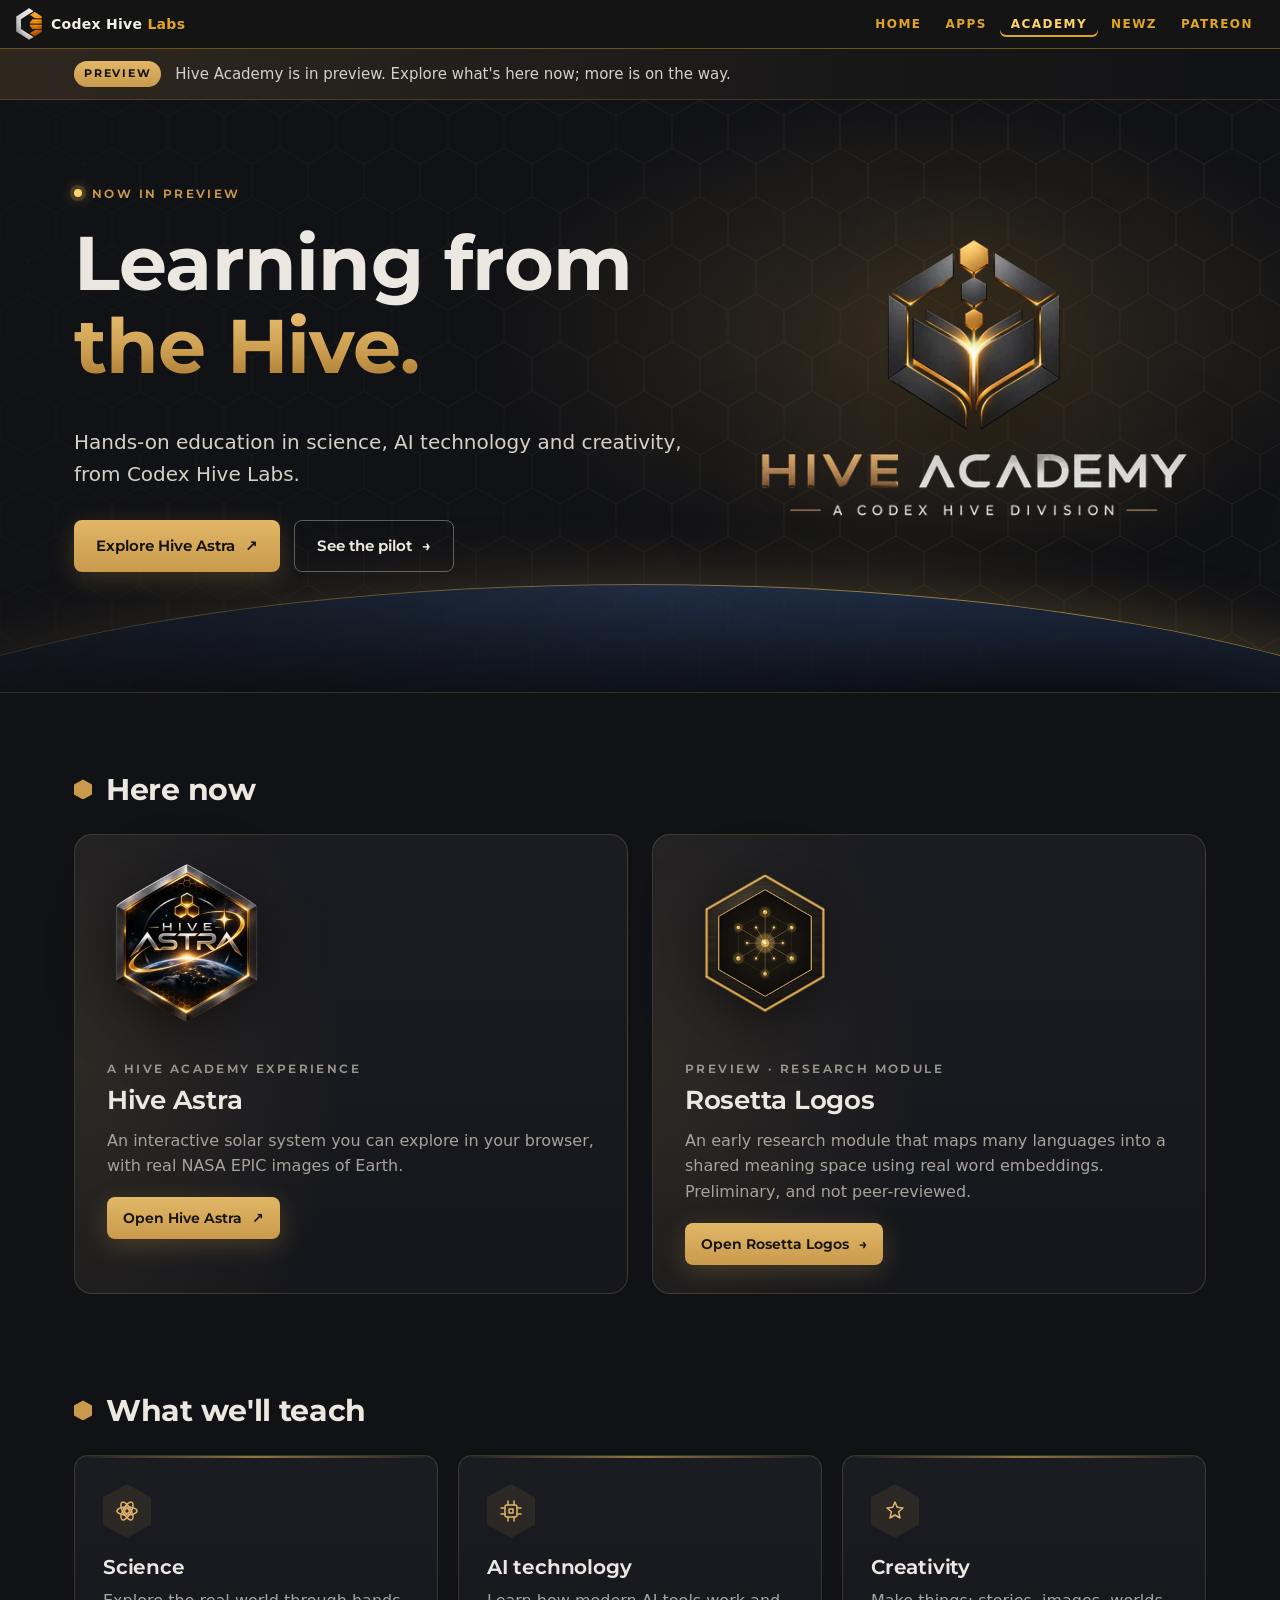
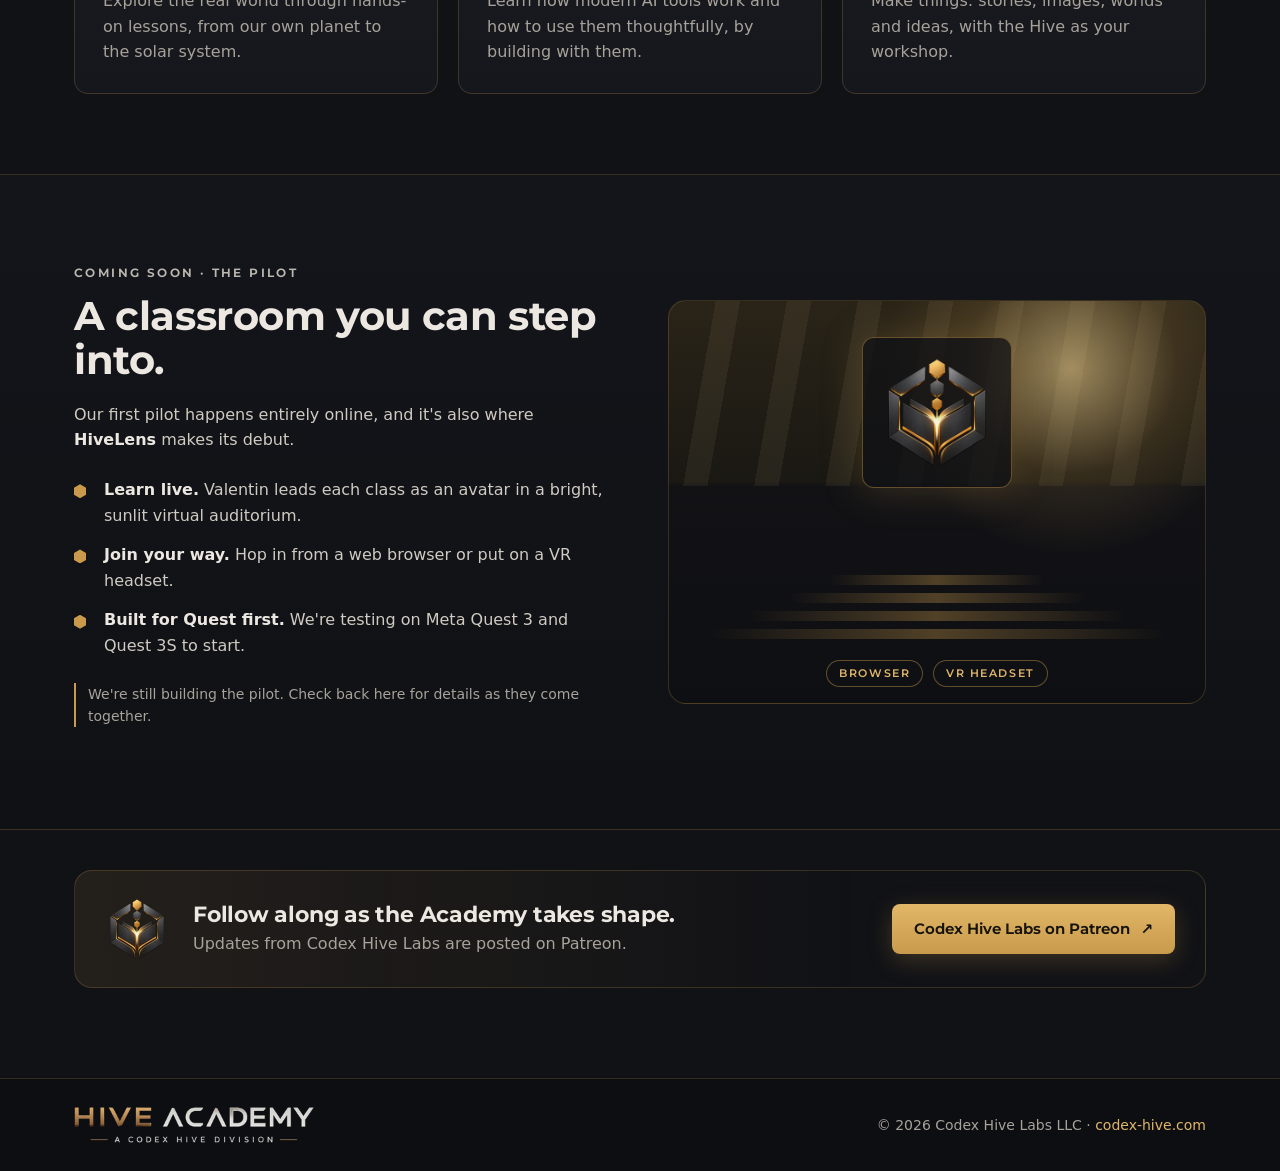
==== index.html @ 78811a93 "Add the Google Analytics tag (G-DW4D6JPPB4) so visits are counted with the main site" ====
<!doctype html>
<html lang="en">
<head>
<meta charset="utf-8">
<meta name="viewport" content="width=device-width, initial-scale=1, viewport-fit=cover">
<meta name="robots" content="noindex, nofollow">
<meta name="googlebot" content="noindex, nofollow">
<title>Hive Academy · A Codex Hive Division</title>
<meta name="description" content="Hive Academy: learning from the Hive. Hands-on education in science, AI technology and creativity. Now in preview from Codex Hive Labs.">
<meta name="theme-color" content="#111216">
<link rel="icon" href="/favicon.ico" sizes="any">
<link rel="icon" type="image/png" sizes="32x32" href="/assets/brand/favicon-32.png">
<link rel="apple-touch-icon" href="/assets/brand/apple-touch-icon.png">
<meta property="og:type" content="website">
<meta property="og:title" content="Hive Academy · A Codex Hive Division">
<meta property="og:description" content="Learning from the Hive: hands-on education in science, AI technology and creativity. Now in preview.">
<meta property="og:image" content="https://academy.codex-hive.com/assets/brand/og-image.jpg">
<meta property="og:image:width" content="1200">
<meta property="og:image:height" content="630">
<meta name="twitter:card" content="summary_large_image">
<link rel="preload" href="/assets/fonts/montserrat-var.woff2" as="font" type="font/woff2" crossorigin>
<link rel="stylesheet" href="/styles.css">
<script async src="https://www.googletagmanager.com/gtag/js?id=G-DW4D6JPPB4"></script>
<script>window.dataLayer=window.dataLayer||[];function gtag(){dataLayer.push(arguments);}gtag('js',new Date());gtag('config','G-DW4D6JPPB4');</script>
</head>
<body>
<!-- chl-lab-nav -->
<style>
:root{--chl-nav-h:calc(48px + env(safe-area-inset-top,0px))}
#chl-lab-nav,#chl-lab-nav *{box-sizing:border-box}
#chl-lab-nav{
  position:sticky;top:0;z-index:40;
  background:#141414;
  border-bottom:1px solid rgba(224,165,38,.42);
  color:#e9e6df;
  font-family:system-ui,-apple-system,"Segoe UI",Roboto,Helvetica,Arial,sans-serif;
  -webkit-text-size-adjust:100%;
  padding-top:env(safe-area-inset-top,0px);
}
#chl-lab-nav .chl-lab-nav__bar{
  height:48px;display:flex;align-items:center;gap:12px;
  padding:0 16px;max-width:1600px;margin:0 auto;position:relative;
}
#chl-lab-nav a.chl-lab-nav__brand{
  display:flex;align-items:center;gap:9px;min-width:0;
  color:#f3f0ea;text-decoration:none;flex:0 1 auto;
}
#chl-lab-nav a.chl-lab-nav__brand:hover{color:#fff}
#chl-lab-nav a.chl-lab-nav__brand picture,#chl-lab-nav a.chl-lab-nav__brand img{display:block;flex-shrink:0}#chl-lab-nav a.chl-lab-nav__brand img{width:auto;height:32px}
#chl-lab-nav .chl-lab-nav__name{
  font-size:14px;font-weight:700;letter-spacing:.02em;line-height:1.15;
  white-space:nowrap;overflow:hidden;text-overflow:ellipsis;
}
#chl-lab-nav .chl-lab-nav__labs{color:#e0a526;font-weight:700}
#chl-lab-nav .chl-lab-nav__check{
  position:absolute;width:1px;height:1px;padding:0;margin:-1px;
  overflow:hidden;clip:rect(0,0,0,0);white-space:nowrap;border:0;
}
#chl-lab-nav .chl-lab-nav__toggle{
  display:none;flex:0 0 auto;cursor:pointer;margin-left:auto;
  width:40px;height:40px;place-items:center;
  border:1px solid rgba(224,165,38,.4);border-radius:8px;color:#e0a526;background:transparent;
}
#chl-lab-nav .chl-lab-nav__toggle::after{content:"☰";font-size:20px;line-height:1}
#chl-lab-nav .chl-lab-nav__check:checked + .chl-lab-nav__toggle::after{content:"✕";font-size:18px}
#chl-lab-nav .chl-lab-nav__links{display:flex;align-items:center;gap:2px;margin-left:auto}
#chl-lab-nav .chl-lab-nav__links a{
  display:inline-flex;align-items:center;color:#e0a526;text-decoration:none;
  font-size:12px;font-weight:650;letter-spacing:.12em;text-transform:uppercase;
  padding:7px 11px;border-radius:6px;line-height:1;white-space:nowrap;
}
#chl-lab-nav .chl-lab-nav__links a:hover{color:#ffd36b;background:rgba(224,165,38,.08)}
#chl-lab-nav .chl-lab-nav__links a[aria-current="page"]{
  color:#ffd36b;box-shadow:inset 0 -2px 0 #e0a526;
}
#chl-lab-nav .chl-lab-nav__sr{position:absolute;width:1px;height:1px;padding:0;margin:-1px;overflow:hidden;clip:rect(0,0,0,0);white-space:nowrap;border:0}
#chl-lab-nav a:focus-visible,#chl-lab-nav .chl-lab-nav__toggle:focus-visible,
#chl-lab-nav .chl-lab-nav__check:focus-visible + .chl-lab-nav__toggle{
  outline:2px solid #e0a526;outline-offset:2px;
}
@media (max-width:700px){
  #chl-lab-nav .chl-lab-nav__bar{padding:0 12px}
  #chl-lab-nav .chl-lab-nav__toggle{display:grid}
  #chl-lab-nav .chl-lab-nav__links{
    display:none;position:absolute;top:100%;right:0;left:auto;margin-left:0;
    min-width:min(220px,calc(100vw - 24px));
    flex-direction:column;align-items:stretch;gap:0;
    background:#141414;border:1px solid rgba(224,165,38,.42);
    border-radius:0 0 10px 10px;padding:8px 0;box-shadow:0 12px 28px rgba(0,0,0,.45);
  }
  #chl-lab-nav .chl-lab-nav__check:checked ~ .chl-lab-nav__links{display:flex}
  #chl-lab-nav .chl-lab-nav__links a{padding:12px 16px;border-radius:0}
  #chl-lab-nav .chl-lab-nav__links a[aria-current="page"]{box-shadow:inset 3px 0 0 #e0a526}
}
</style>
<nav id="chl-lab-nav" aria-label="Codex Hive Labs">
  <div class="chl-lab-nav__bar">
    <a class="chl-lab-nav__brand" href="https://codex-hive.com">
      <picture><source type="image/webp" srcset="/chl-assets/codex-hive-mark-1x.webp 1x, /chl-assets/codex-hive-mark-2x.webp 2x, /chl-assets/codex-hive-mark-3x.webp 3x"><img src="/chl-assets/codex-hive-mark-1x.png" srcset="/chl-assets/codex-hive-mark-1x.png 1x, /chl-assets/codex-hive-mark-2x.png 2x, /chl-assets/codex-hive-mark-3x.png 3x" width="26" height="32" alt="Codex Hive" decoding="async"></picture>
      <span class="chl-lab-nav__name">Codex Hive <span class="chl-lab-nav__labs">Labs</span></span>
    </a>
    <input type="checkbox" id="chl-lab-nav-toggle" class="chl-lab-nav__check" autocomplete="off">
    <label class="chl-lab-nav__toggle" for="chl-lab-nav-toggle"><span class="chl-lab-nav__sr">Open Codex Hive Labs menu</span></label>
    <div class="chl-lab-nav__links">
      <a href="https://codex-hive.com">Home</a>
      <a href="https://codex-hive.com/apps-1">Apps</a>
      <a href="/" aria-current="page">Academy</a>
      <a href="https://newz.codex-hive.com">Newz</a>
      <a href="https://www.patreon.com/c/Codex_Hive_Labs" target="_blank" rel="noopener noreferrer">Patreon</a>
    </div>
  </div>
</nav>
<!-- /chl-lab-nav -->

<aside class="preview-banner" role="status">
  <div class="wrap preview-banner__inner">
    <span class="preview-banner__badge">Preview</span>
    <p>Hive Academy is in preview. Explore what's here now; more is on the way.</p>
  </div>
</aside>

<main>
  <section class="hero" aria-labelledby="hero-title">
    <div class="hero__bg" aria-hidden="true"></div>
    <div class="wrap hero__inner">
      <div class="hero__copy">
        <p class="eyebrow"><span class="dot" aria-hidden="true"></span>Now in preview</p>
        <h1 id="hero-title">Learning from <span class="gold">the Hive.</span></h1>
        <p class="lede">Hands-on education in science, AI technology and creativity, from Codex Hive Labs.</p>
        <div class="cta">
          <a class="btn btn--gold" href="https://astra.codex-hive.com" target="_blank" rel="noopener">Explore Hive Astra <span aria-hidden="true">↗</span></a>
          <a class="btn btn--ghost" href="#pilot">See the pilot <span aria-hidden="true">→</span></a>
        </div>
      </div>
      <div class="hero__mark">
        <picture>
          <source type="image/webp" srcset="/assets/brand/academy-lockup-dark-480.webp 480w, /assets/brand/academy-lockup-dark-960.webp 960w" sizes="(max-width: 700px) 78vw, 440px">
          <img src="/assets/brand/academy-lockup-dark-960.png" width="960" height="633" alt="Hive Academy, a Codex Hive division" fetchpriority="high">
        </picture>
      </div>
    </div>
  </section>

  <section class="experience wrap" aria-labelledby="exp-title">
    <h2 id="exp-title" class="section-title"><span class="hex" aria-hidden="true"></span>Here now</h2>
    <div class="experience-grid">
    <a class="astra" href="https://astra.codex-hive.com" target="_blank" rel="noopener">
      <img class="astra__emblem" src="/assets/img/hive-astra-emblem-240.webp" srcset="/assets/img/hive-astra-emblem-240.webp 1x, /assets/img/hive-astra-emblem-480.webp 2x" width="240" height="240" alt="Hive Astra emblem" loading="eager">
      <div class="astra__body">
        <p class="eyebrow eyebrow--muted">A Hive Academy experience</p>
        <h3>Hive Astra</h3>
        <p>An interactive solar system you can explore in your browser, with real NASA EPIC images of Earth.</p>
        <span class="btn btn--gold btn--sm">Open Hive Astra <span aria-hidden="true">↗</span></span>
      </div>
    </a>
    <a class="astra" href="/modules/rosetta-logos/">
      <img class="astra__emblem" src="/assets/img/rosetta-logos-emblem-240.webp" srcset="/assets/img/rosetta-logos-emblem-240.webp 1x, /assets/img/rosetta-logos-emblem-480.webp 2x" width="240" height="240" alt="Rosetta Logos emblem" loading="eager">
      <div class="astra__body">
        <p class="eyebrow eyebrow--muted">Preview · Research module</p>
        <h3>Rosetta Logos</h3>
        <p>An early research module that maps many languages into a shared meaning space using real word embeddings. Preliminary, and not peer-reviewed.</p>
        <span class="btn btn--gold btn--sm">Open Rosetta Logos <span aria-hidden="true">→</span></span>
      </div>
    </a>
    </div>
  </section>

  <section class="pillars wrap" aria-labelledby="pillars-title">
    <h2 id="pillars-title" class="section-title"><span class="hex" aria-hidden="true"></span>What we'll teach</h2>
    <div class="grid3">
      <article class="card">
        <div class="card__icon" aria-hidden="true"><svg viewBox="0 0 24 24"><circle cx="12" cy="12" r="2.4"/><ellipse cx="12" cy="12" rx="10" ry="4"/><ellipse cx="12" cy="12" rx="10" ry="4" transform="rotate(60 12 12)"/><ellipse cx="12" cy="12" rx="10" ry="4" transform="rotate(120 12 12)"/></svg></div>
        <h3>Science</h3>
        <p>Explore the real world through hands-on lessons, from our own planet to the solar system.</p>
      </article>
      <article class="card">
        <div class="card__icon" aria-hidden="true"><svg viewBox="0 0 24 24"><rect x="6" y="6" width="12" height="12" rx="2"/><path d="M9 2v4M15 2v4M9 18v4M15 18v4M2 9h4M2 15h4M18 9h4M18 15h4"/><path d="M10 10h4v4h-4z"/></svg></div>
        <h3>AI technology</h3>
        <p>Learn how modern AI tools work and how to use them thoughtfully, by building with them.</p>
      </article>
      <article class="card">
        <div class="card__icon" aria-hidden="true"><svg viewBox="0 0 24 24"><path d="M12 3l2.2 5.3L20 9l-4.4 3.8L17 19l-5-3-5 3 1.4-6.2L4 9l5.8-.7z"/></svg></div>
        <h3>Creativity</h3>
        <p>Make things: stories, images, worlds and ideas, with the Hive as your workshop.</p>
      </article>
    </div>
  </section>

  <section id="pilot" class="pilot" aria-labelledby="pilot-title">
    <div class="wrap pilot__inner">
      <div class="pilot__copy">
        <p class="eyebrow eyebrow--muted">Coming soon · The pilot</p>
        <h2 id="pilot-title">A classroom you can step into.</h2>
        <p>Our first pilot happens entirely online, and it's also where <strong>HiveLens</strong> makes its debut.</p>
        <ul class="ticks">
          <li><strong>Learn live.</strong> Valentin leads each class as an avatar in a bright, sunlit virtual auditorium.</li>
          <li><strong>Join your way.</strong> Hop in from a web browser or put on a VR headset.</li>
          <li><strong>Built for Quest first.</strong> We're testing on Meta Quest 3 and Quest 3S to start.</li>
        </ul>
        <p class="note">We're still building the pilot. Check back here for details as they come together.</p>
      </div>
      <div class="pilot__visual" aria-hidden="true">
        <div class="stage">
          <div class="stage__sun"></div>
          <div class="stage__wall"><img src="/assets/brand/academy-icon-256.webp" width="256" height="256" alt=""></div>
          <div class="stage__rows"><span></span><span></span><span></span><span></span></div>
          <div class="stage__devices"><span>Browser</span><span>VR headset</span></div>
        </div>
      </div>
    </div>
  </section>

  <section class="follow wrap" aria-labelledby="follow-title">
    <div class="follow__box">
      <img src="/assets/brand/academy-icon-128.webp" width="64" height="64" alt="" aria-hidden="true">
      <div>
        <h2 id="follow-title">Follow along as the Academy takes shape.</h2>
        <p>Updates from Codex Hive Labs are posted on Patreon.</p>
      </div>
      <a class="btn btn--gold" href="https://www.patreon.com/c/Codex_Hive_Labs" target="_blank" rel="noopener noreferrer">Codex Hive Labs on Patreon <span aria-hidden="true">↗</span></a>
    </div>
  </section>
</main>

<footer class="foot">
  <div class="wrap foot__inner">
    <div class="foot__brand">
      <img src="/assets/brand/academy-wordmark-dark-360.webp" width="240" height="35" alt="Hive Academy, a Codex Hive division" loading="eager">
    </div>
    <p>© 2026 Codex Hive Labs LLC · <a href="https://codex-hive.com">codex-hive.com</a></p>
  </div>
</footer>
</body>
</html>
---- styles.css ----
@font-face{font-family:"Montserrat";src:url(/assets/fonts/montserrat-var.woff2) format("woff2");font-weight:100 900;font-display:swap}
:root{
  --bg:#111216;--bg2:#16171c;--panel:#1b1c22;--line:rgba(201,154,75,.22);
  --gold:#c99a4b;--gold2:#e0b56a;--goldhi:#ffd36b;--text:#ece8e1;--muted:#a7a29a;
  --head:"Montserrat",system-ui,-apple-system,"Segoe UI",Roboto,Arial,sans-serif;
  --body:system-ui,-apple-system,"Segoe UI",Roboto,Helvetica,Arial,sans-serif;
}
*{box-sizing:border-box}
html{scroll-behavior:smooth;-webkit-text-size-adjust:100%}
body{margin:0;background:var(--bg);color:var(--text);font:16px/1.6 var(--body);-webkit-font-smoothing:antialiased}
img{max-width:100%;height:auto;display:block}
a{color:var(--gold2)}
.wrap{max-width:1180px;margin:0 auto;padding:0 24px}
.gold{color:var(--gold);background:linear-gradient(180deg,#f0c77a,#c99a4b 60%,#9b6f2c);-webkit-background-clip:text;background-clip:text;-webkit-text-fill-color:transparent}
h1,h2,h3{font-family:var(--head);line-height:1.1;margin:0 0 .5em;letter-spacing:-.01em}
h1{font-size:clamp(40px,6.2vw,76px);font-weight:700}
h2{font-size:clamp(26px,3.4vw,40px);font-weight:700}
h3{font-size:20px;font-weight:650}
.eyebrow{font-family:var(--head);font-size:12px;font-weight:650;letter-spacing:.2em;text-transform:uppercase;color:var(--gold);margin:0 0 18px;display:flex;align-items:center;gap:10px}
.eyebrow--muted{color:var(--gold);opacity:.9;margin-bottom:12px}
.dot{width:8px;height:8px;border-radius:50%;background:var(--goldhi);box-shadow:0 0 0 4px rgba(255,211,107,.15),0 0 14px var(--gold);animation:pulse 2.4s ease-in-out infinite}
@keyframes pulse{50%{box-shadow:0 0 0 7px rgba(255,211,107,.05),0 0 20px var(--gold)}}
.btn{display:inline-flex;align-items:center;gap:10px;font-family:var(--head);font-weight:650;font-size:15px;text-decoration:none;padding:13px 22px;border-radius:8px;transition:.2s}
.btn--gold{background:linear-gradient(180deg,#e2b768,#c99a4b);color:#16130d;box-shadow:0 6px 24px rgba(201,154,75,.25)}
.btn--gold:hover{filter:brightness(1.08);transform:translateY(-1px)}
.btn--ghost{border:1px solid rgba(236,232,225,.35);color:var(--text)}
.btn--ghost:hover{border-color:var(--gold);color:var(--goldhi)}
.btn--sm{padding:10px 16px;font-size:14px}
:focus-visible{outline:2px solid var(--goldhi);outline-offset:3px}


/* preview banner */
.preview-banner{
  border-bottom:1px solid var(--line);
  background:linear-gradient(90deg,rgba(201,154,75,.16),rgba(201,154,75,.05) 60%,transparent);
}
.preview-banner__inner{display:flex;align-items:center;gap:14px;padding-top:12px;padding-bottom:12px}
.preview-banner__badge{
  font-family:var(--head);font-size:11px;font-weight:700;letter-spacing:.16em;text-transform:uppercase;
  background:linear-gradient(180deg,#e2b768,#c99a4b);color:#16130d;
  padding:4px 10px;border-radius:999px;flex:none
}
.preview-banner p{margin:0;color:#d6d1c8;font-size:15px}

/* hero */
.hero{position:relative;overflow:hidden;border-bottom:1px solid var(--line)}
.hero__bg{position:absolute;inset:0;pointer-events:none;
  background:
   radial-gradient(60% 70% at 72% 40%,rgba(201,154,75,.20),transparent 60%),
   radial-gradient(120% 60% at 50% 125%,rgba(58,90,140,.35),transparent 60%),
   url("data:image/svg+xml,%3Csvg xmlns='http://www.w3.org/2000/svg' width='56' height='97' viewBox='0 0 56 97'%3E%3Cpath d='M28 0l28 16v32L28 64 0 48V16zM28 64v33M0 48l-28 16M56 48l28 16' fill='none' stroke='%23c99a4b' stroke-opacity='.10'/%3E%3C/svg%3E");
  background-size:auto,auto,56px 97px;
  -webkit-mask-image:linear-gradient(90deg,rgba(0,0,0,.35),#000 70%);mask-image:linear-gradient(90deg,rgba(0,0,0,.35),#000 70%)}
.hero__bg::after{content:"";position:absolute;left:-20%;right:-20%;bottom:-62%;height:80%;border-radius:50%;
  border-top:1px solid rgba(255,211,107,.55);box-shadow:0 -10px 60px rgba(201,154,75,.25),inset 0 30px 80px rgba(58,90,140,.25);
  background:radial-gradient(60% 40% at 50% 0%,rgba(40,60,95,.55),#0b0c10 70%)}
.hero__inner{position:relative;display:grid;grid-template-columns:1.15fr .85fr;gap:40px;align-items:center;padding-top:84px;padding-bottom:120px}
.lede{font-size:clamp(17px,1.6vw,20px);color:#d6d1c8;max-width:34em;margin:0 0 30px}
.cta{display:flex;flex-wrap:wrap;gap:14px}
.hero__mark{justify-self:center;width:min(440px,100%);filter:drop-shadow(0 20px 50px rgba(0,0,0,.6)) drop-shadow(0 0 40px rgba(201,154,75,.18))}

/* sections */
section{scroll-margin-top:64px}
.section-title{display:flex;align-items:center;gap:14px;font-size:clamp(22px,2.6vw,30px);margin-bottom:28px}
.hex{width:18px;height:20px;flex:none;background:var(--gold);clip-path:polygon(50% 0,100% 25%,100% 75%,50% 100%,0 75%,0 25%)}
.pillars{padding-top:80px;padding-bottom:80px}
.grid3{display:grid;grid-template-columns:repeat(3,1fr);gap:20px}
.card{background:linear-gradient(180deg,var(--panel),var(--bg2));border:1px solid var(--line);border-radius:14px;padding:28px;position:relative;overflow:hidden}
.card::before{content:"";position:absolute;inset:0 0 auto;height:2px;background:linear-gradient(90deg,transparent,var(--gold),transparent);opacity:.7}
.card p{color:var(--muted);margin:0}
.card__icon{width:48px;height:54px;display:grid;place-items:center;margin-bottom:18px;background:rgba(201,154,75,.10);clip-path:polygon(50% 0,100% 25%,100% 75%,50% 100%,0 75%,0 25%)}
.card__icon svg{width:24px;height:24px;fill:none;stroke:var(--gold2);stroke-width:1.5;stroke-linejoin:round;stroke-linecap:round}

.pilot{background:linear-gradient(180deg,#14151a,#101115);border-top:1px solid var(--line);border-bottom:1px solid var(--line)}
.pilot__inner{display:grid;grid-template-columns:1fr 1fr;gap:56px;align-items:center;padding-top:88px;padding-bottom:88px}
.pilot__copy p{color:#d0cbc2}
.ticks{list-style:none;padding:0;margin:24px 0}
.ticks li{position:relative;padding-left:30px;margin:0 0 14px;color:#d0cbc2}
.ticks li::before{content:"";position:absolute;left:0;top:.45em;width:12px;height:14px;background:var(--gold);clip-path:polygon(50% 0,100% 25%,100% 75%,50% 100%,0 75%,0 25%)}
.ticks strong,.pilot__copy strong{color:var(--text)}
.note{font-size:14px;color:var(--muted)!important;border-left:2px solid var(--gold);padding-left:12px}
.stage{position:relative;aspect-ratio:4/3;border-radius:18px;overflow:hidden;border:1px solid var(--line);
  background:linear-gradient(180deg,#2a2418 0%,#1a1813 45%,#121215 46%,#0e0f12 100%)}
.stage__sun{position:absolute;inset:-30% -10% auto auto;width:70%;aspect-ratio:1;border-radius:50%;background:radial-gradient(circle,rgba(255,222,150,.55),rgba(201,154,75,.15) 40%,transparent 70%)}
.stage::before{content:"";position:absolute;inset:0 0 54% 0;background:repeating-linear-gradient(100deg,transparent 0 46px,rgba(255,226,170,.06) 46px 70px)}
.stage__wall{position:absolute;left:50%;top:9%;transform:translateX(-50%);width:28%;padding:3%;border-radius:12px;background:rgba(17,18,22,.75);border:1px solid rgba(201,154,75,.45);box-shadow:0 0 40px rgba(201,154,75,.25)}
.stage__rows{position:absolute;left:0;right:0;bottom:16%;display:grid;gap:8px;justify-items:center}
.stage__rows span{height:10px;border-radius:6px;background:linear-gradient(90deg,transparent,rgba(201,154,75,.35),transparent)}
.stage__rows span:nth-child(1){width:40%}.stage__rows span:nth-child(2){width:55%}.stage__rows span:nth-child(3){width:70%}.stage__rows span:nth-child(4){width:85%}
.stage__devices{position:absolute;left:0;right:0;bottom:4%;display:flex;justify-content:center;gap:10px}
.stage__devices span{font:600 11px/1 var(--head);letter-spacing:.14em;text-transform:uppercase;color:var(--gold2);border:1px solid rgba(201,154,75,.45);border-radius:999px;padding:7px 12px;background:rgba(17,18,22,.7)}

.experience{padding-top:80px;padding-bottom:40px}
.astra{display:grid;grid-template-columns:200px 1fr;gap:36px;align-items:center;text-decoration:none;color:inherit;
  border:1px solid var(--line);border-radius:18px;padding:28px 32px;background:
  radial-gradient(80% 140% at 0% 50%,rgba(201,154,75,.12),transparent 60%),linear-gradient(180deg,var(--panel),var(--bg2));transition:.25s}
.astra:hover{border-color:rgba(201,154,75,.6);transform:translateY(-2px);box-shadow:0 18px 50px rgba(0,0,0,.4)}
.astra__emblem{width:200px;filter:drop-shadow(0 10px 30px rgba(0,0,0,.5))}
.astra h3{font-size:30px}
.astra p{color:var(--muted);margin:0 0 18px}
.astra .eyebrow{margin-bottom:8px}

.follow{padding-top:40px;padding-bottom:90px}
.follow__box{display:flex;align-items:center;gap:24px;border:1px solid var(--line);border-radius:18px;padding:26px 30px;background:linear-gradient(90deg,rgba(201,154,75,.10),transparent 70%)}
.follow__box img{width:64px;flex:none}
.follow__box h2{font-size:22px;margin:0 0 4px}
.follow__box p{margin:0;color:var(--muted)}
.follow__box .btn{margin-left:auto;flex:none}

.foot{border-top:1px solid var(--line);background:#0d0e11}
.foot__inner{display:flex;align-items:center;justify-content:space-between;gap:20px;padding-top:28px;padding-bottom:calc(28px + env(safe-area-inset-bottom,0px))}
.foot__brand img{width:240px}
.foot p{margin:0;color:var(--muted);font-size:14px}
.foot a{color:var(--gold2);text-decoration:none}

/* two featured experiences side by side */
.experience-grid{display:grid;grid-template-columns:1fr 1fr;gap:24px;align-items:stretch}
.experience-grid .astra{height:100%;grid-template-columns:1fr;justify-items:start;align-content:start}
.experience-grid .astra__emblem{width:160px}
.experience-grid .astra h3{font-size:26px}

/* modules */
.modules{padding-top:40px;padding-bottom:40px}
.experience{padding-bottom:20px}
.module h3{font-size:26px}
.module__mark{width:200px;display:grid;place-items:center}
.module__mark svg{width:150px;height:150px;fill:none;stroke:var(--gold2);stroke-width:1.6;stroke-linecap:round;filter:drop-shadow(0 0 18px rgba(201,154,75,.25))}
.module__mark circle{fill:var(--gold);stroke:none}
.module__mark path:first-child{stroke:rgba(201,154,75,.55);fill:rgba(201,154,75,.06)}
@media (max-width:900px){.module__mark{width:auto;justify-items:start}.module__mark svg{width:110px;height:110px}}

@media (max-width:900px){
  .experience-grid{grid-template-columns:1fr}
  .preview-banner__inner{align-items:flex-start}
  .hero__inner{grid-template-columns:1fr;padding-top:48px;padding-bottom:100px;text-align:left}
  .hero__mark{order:-1;width:min(330px,78vw);justify-self:center}
  .grid3{grid-template-columns:1fr}
  .pilot__inner{grid-template-columns:1fr;gap:36px;padding-top:64px;padding-bottom:64px}
  .astra{grid-template-columns:1fr;justify-items:start;padding:24px}
  .astra__emblem{width:150px}
  .follow__box{flex-direction:column;align-items:flex-start}
  .follow__box .btn{margin-left:0}
  .foot__inner{flex-direction:column;align-items:flex-start}
}
@media (max-width:480px){
  .preview-banner p{font-size:14px}
  .wrap{padding:0 18px}
  .pillars{padding-top:56px;padding-bottom:56px}
  .card{padding:22px}
  .btn{width:100%;justify-content:center}
  .astra .btn{width:auto}
  .foot__brand img{width:200px}
}
@media (prefers-reduced-motion:reduce){*{animation:none!important;transition:none!important;scroll-behavior:auto!important}}
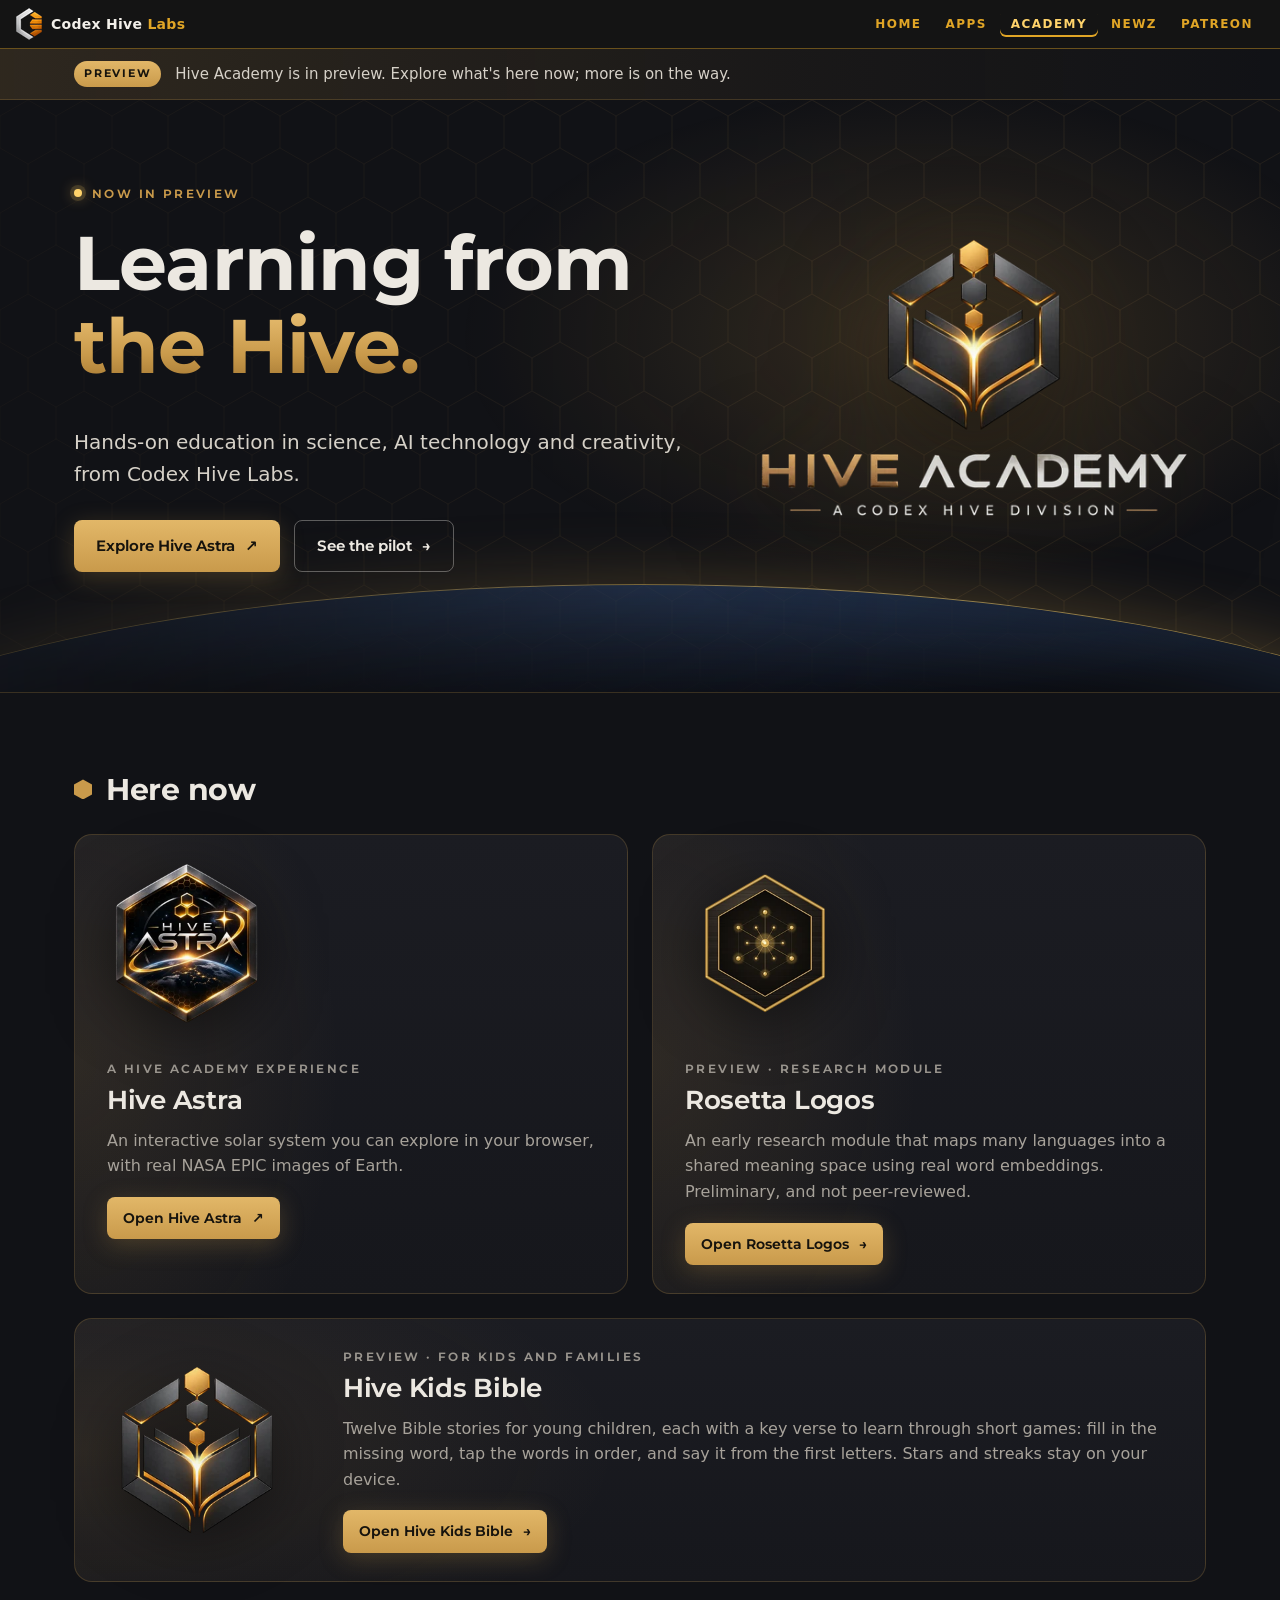
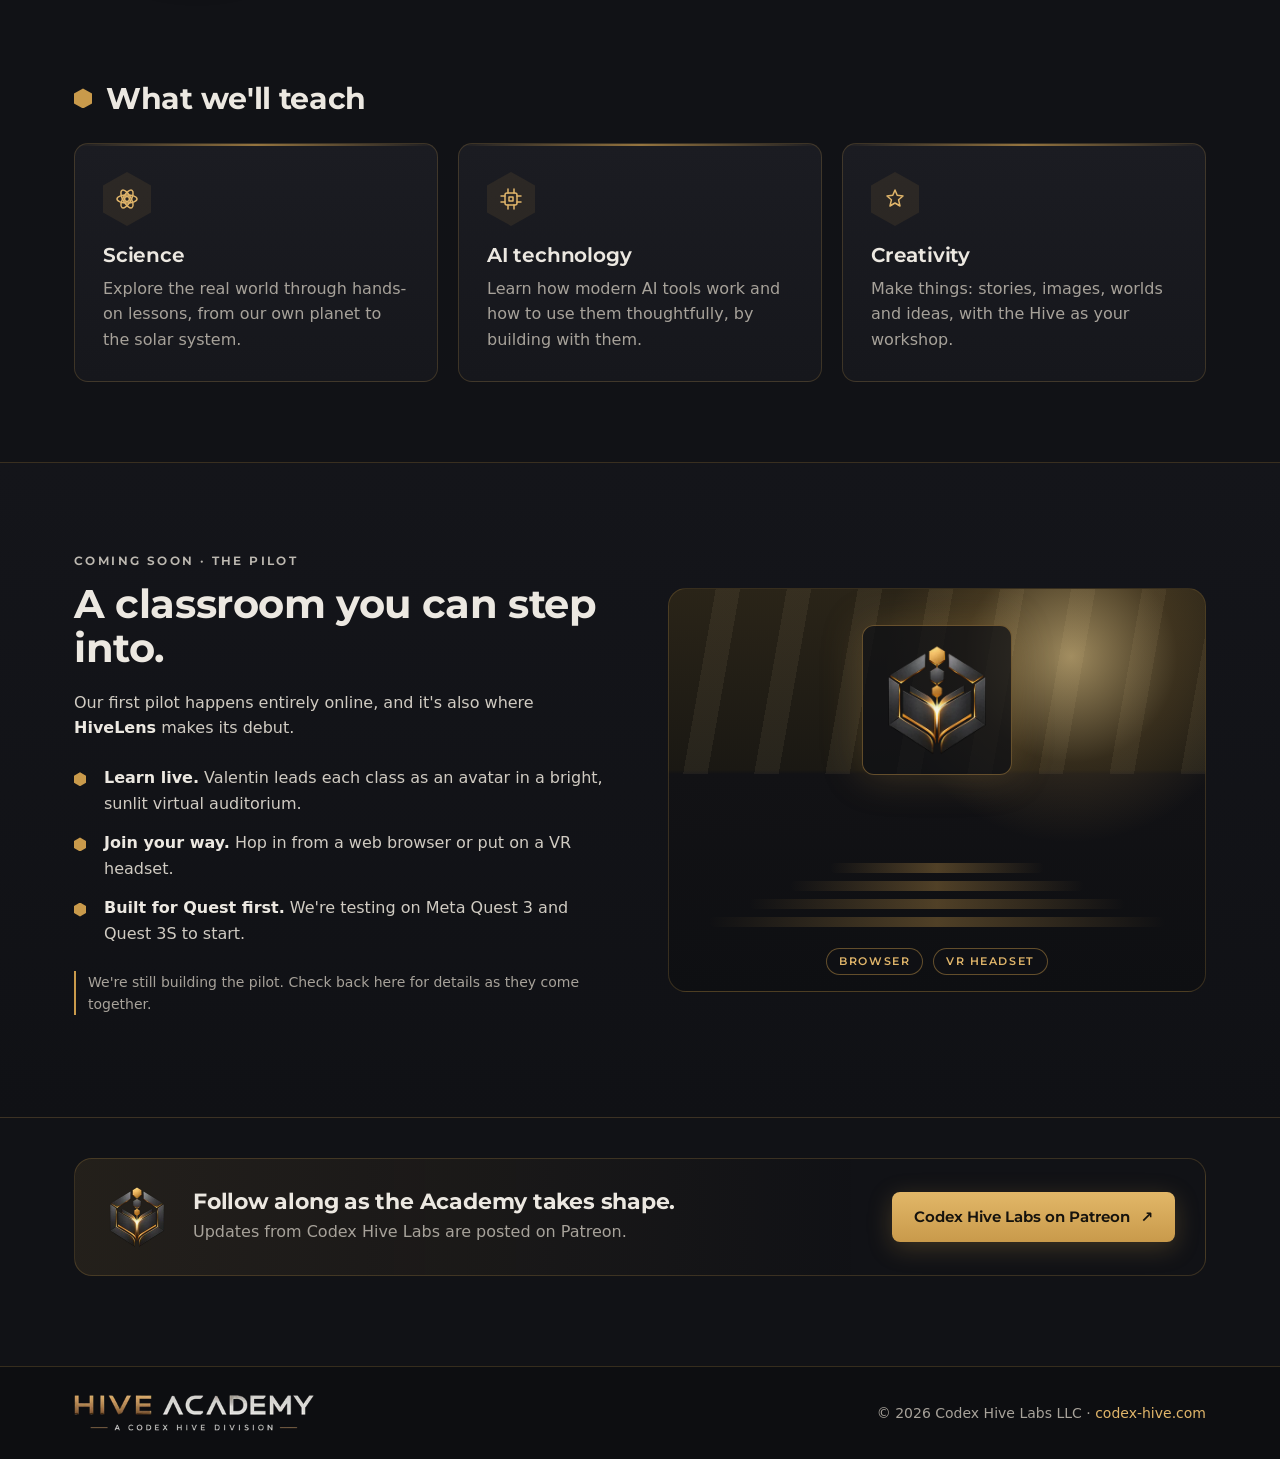
==== commit ebbd1d79: "Add Hive Kids Bible preview: 12 story cards, three verse games and a local-only progress tracker (WE" ====
--- a/index.html
+++ b/index.html
@@ -162,6 +162,15 @@
         <span class="btn btn--gold btn--sm">Open Rosetta Logos <span aria-hidden="true">→</span></span>
       </div>
     </a>
+    <a class="astra astra--wide" href="/modules/scripture-memory/">
+      <img class="astra__emblem" src="/assets/brand/academy-icon-256.webp" srcset="/assets/brand/academy-icon-256.webp 1x, /assets/brand/academy-icon-512.webp 2x" width="256" height="256" alt="Hive Academy emblem" loading="eager">
+      <div class="astra__body">
+        <p class="eyebrow eyebrow--muted">Preview · For kids and families</p>
+        <h3>Hive Kids Bible</h3>
+        <p>Twelve Bible stories for young children, each with a key verse to learn through short games: fill in the missing word, tap the words in order, and say it from the first letters. Stars and streaks stay on your device.</p>
+        <span class="btn btn--gold btn--sm">Open Hive Kids Bible <span aria-hidden="true">→</span></span>
+      </div>
+    </a>
     </div>
   </section>
 
--- a/styles.css
+++ b/styles.css
@@ -118,6 +118,9 @@
 .experience-grid .astra{height:100%;grid-template-columns:1fr;justify-items:start;align-content:start}
 .experience-grid .astra__emblem{width:160px}
 .experience-grid .astra h3{font-size:26px}
+.experience-grid .astra--wide{grid-column:1/-1;grid-template-columns:200px 1fr;align-items:center}
+.experience-grid .astra--wide .astra__emblem{width:180px}
+@media (max-width:900px){.experience-grid .astra--wide{grid-template-columns:1fr}.experience-grid .astra--wide .astra__emblem{width:150px}}
 
 /* modules */
 .modules{padding-top:40px;padding-bottom:40px}
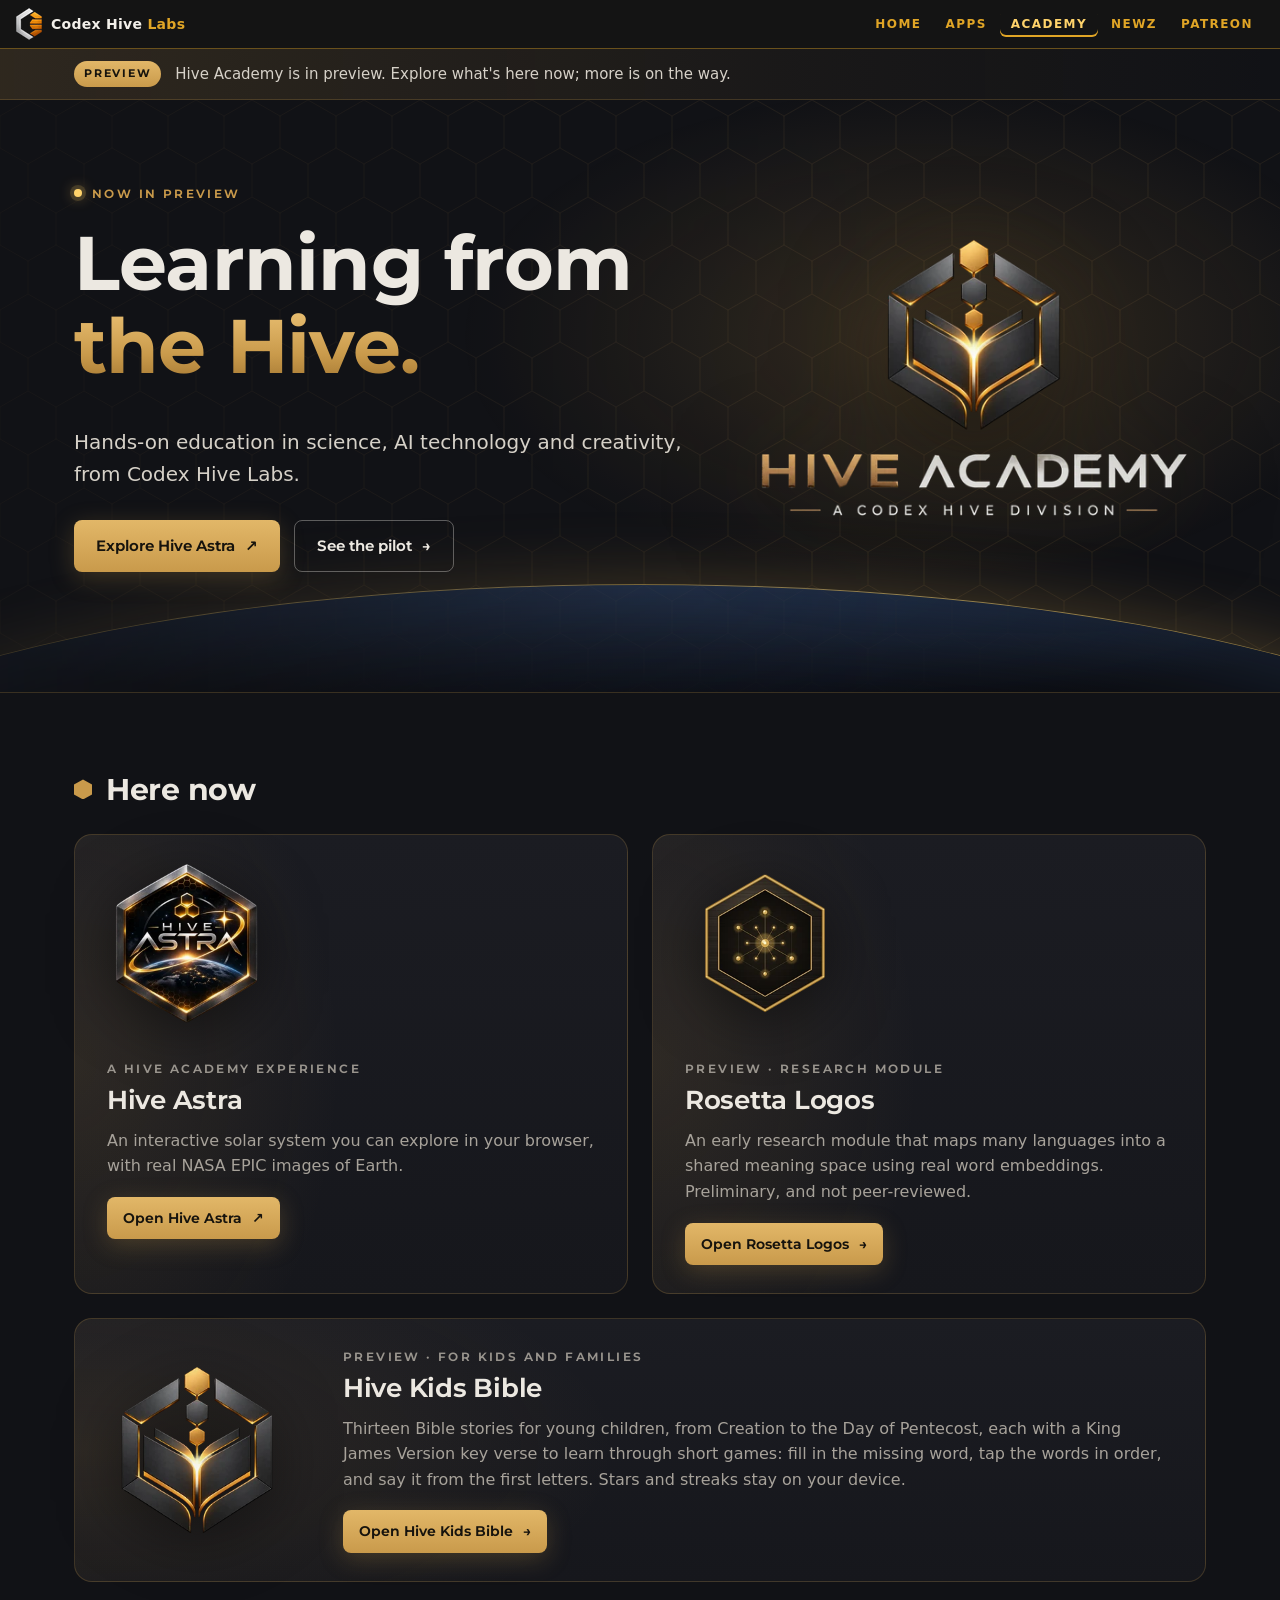
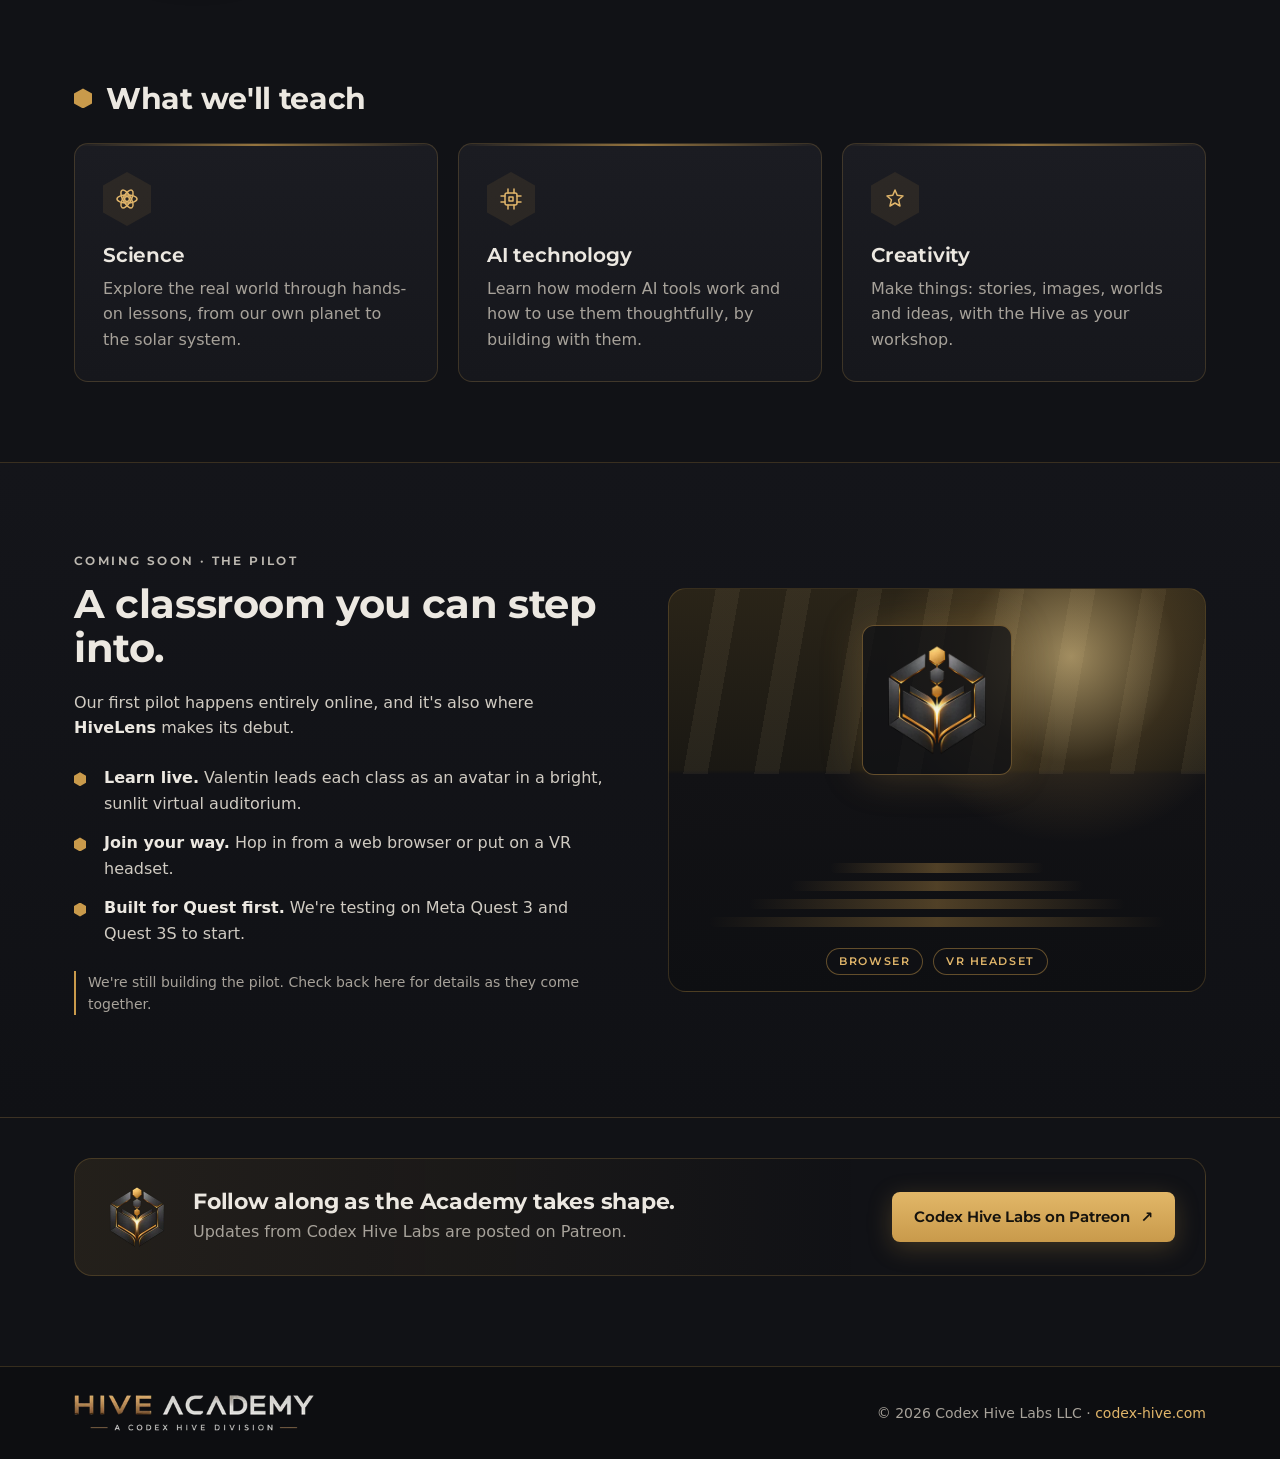
==== commit 524eed16: "Hive Kids Bible v2: KJV default, scripture-only retellings, Acts 2:38 response, Pentecost story (13)" ====
--- a/index.html
+++ b/index.html
@@ -167,7 +167,7 @@
       <div class="astra__body">
         <p class="eyebrow eyebrow--muted">Preview · For kids and families</p>
         <h3>Hive Kids Bible</h3>
-        <p>Twelve Bible stories for young children, each with a key verse to learn through short games: fill in the missing word, tap the words in order, and say it from the first letters. Stars and streaks stay on your device.</p>
+        <p>Thirteen Bible stories for young children, from Creation to the Day of Pentecost, each with a King James Version key verse to learn through short games: fill in the missing word, tap the words in order, and say it from the first letters. Stars and streaks stay on your device.</p>
         <span class="btn btn--gold btn--sm">Open Hive Kids Bible <span aria-hidden="true">→</span></span>
       </div>
     </a>
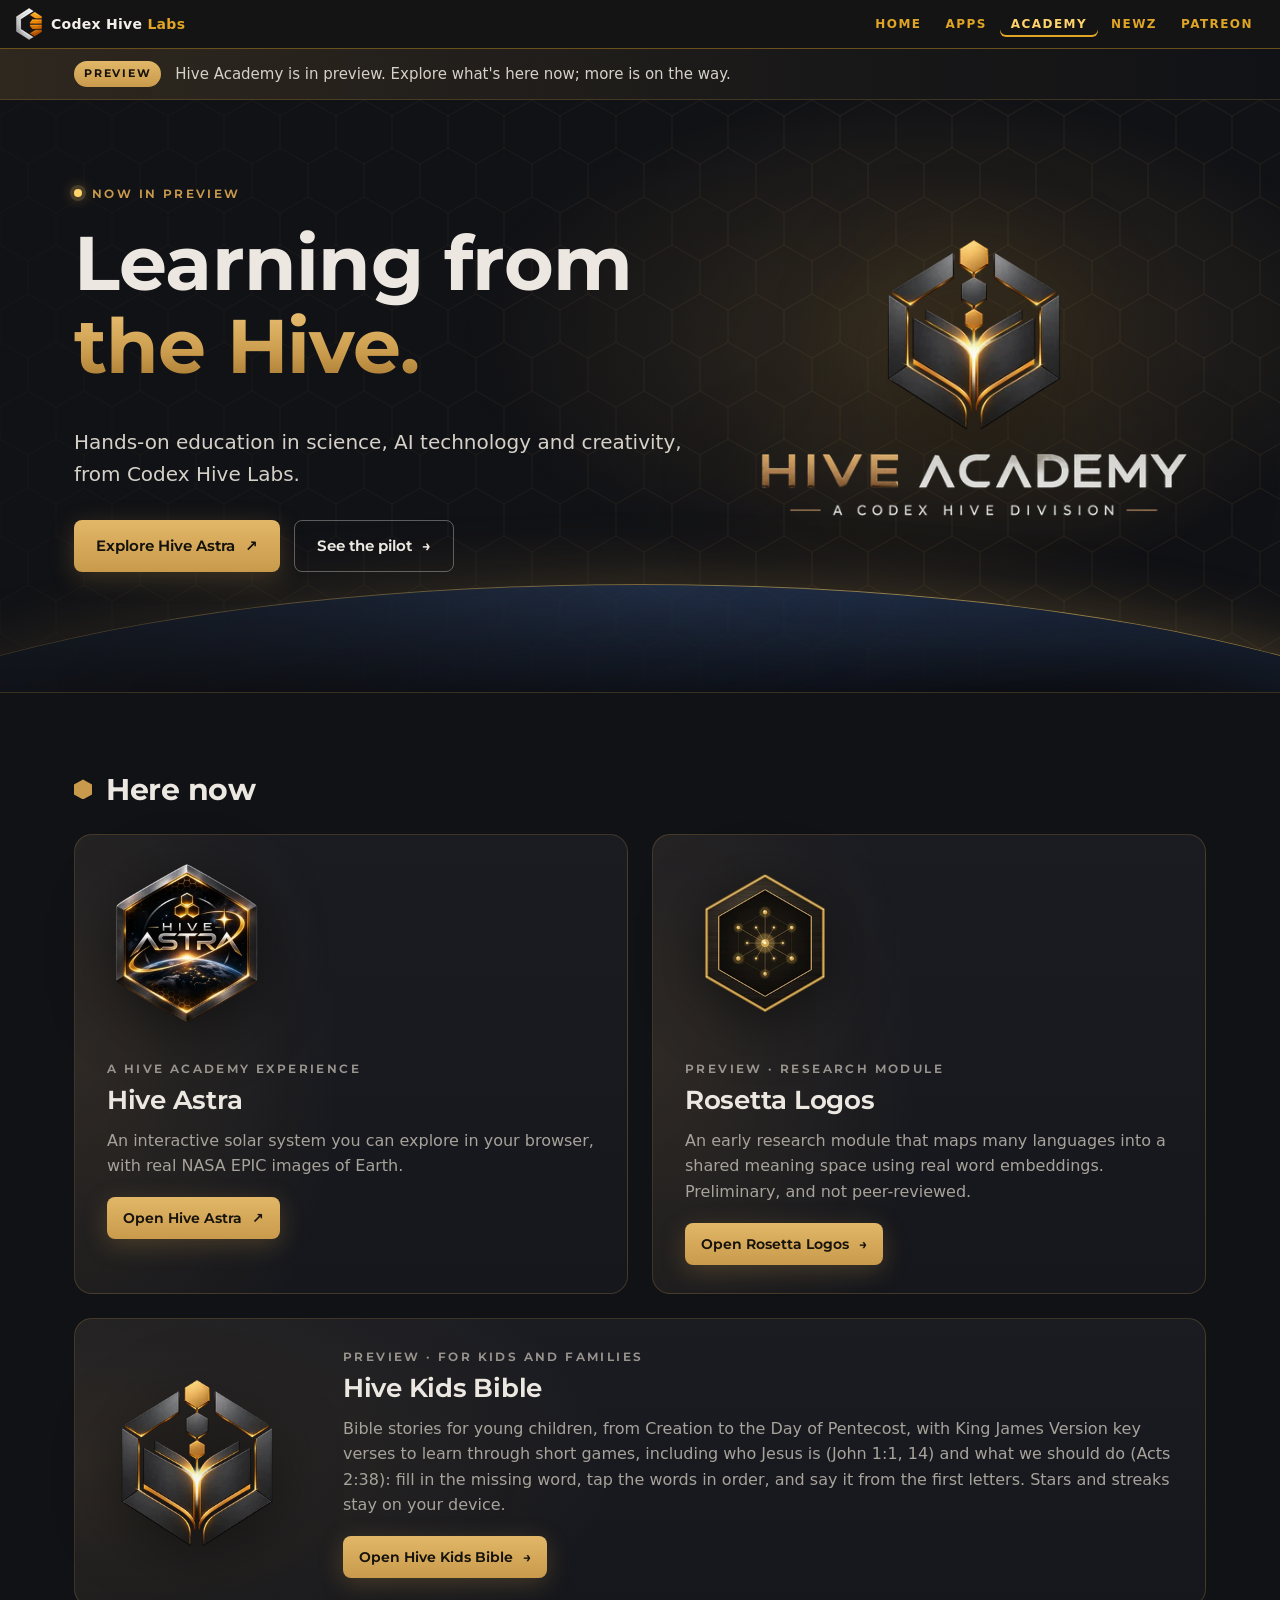
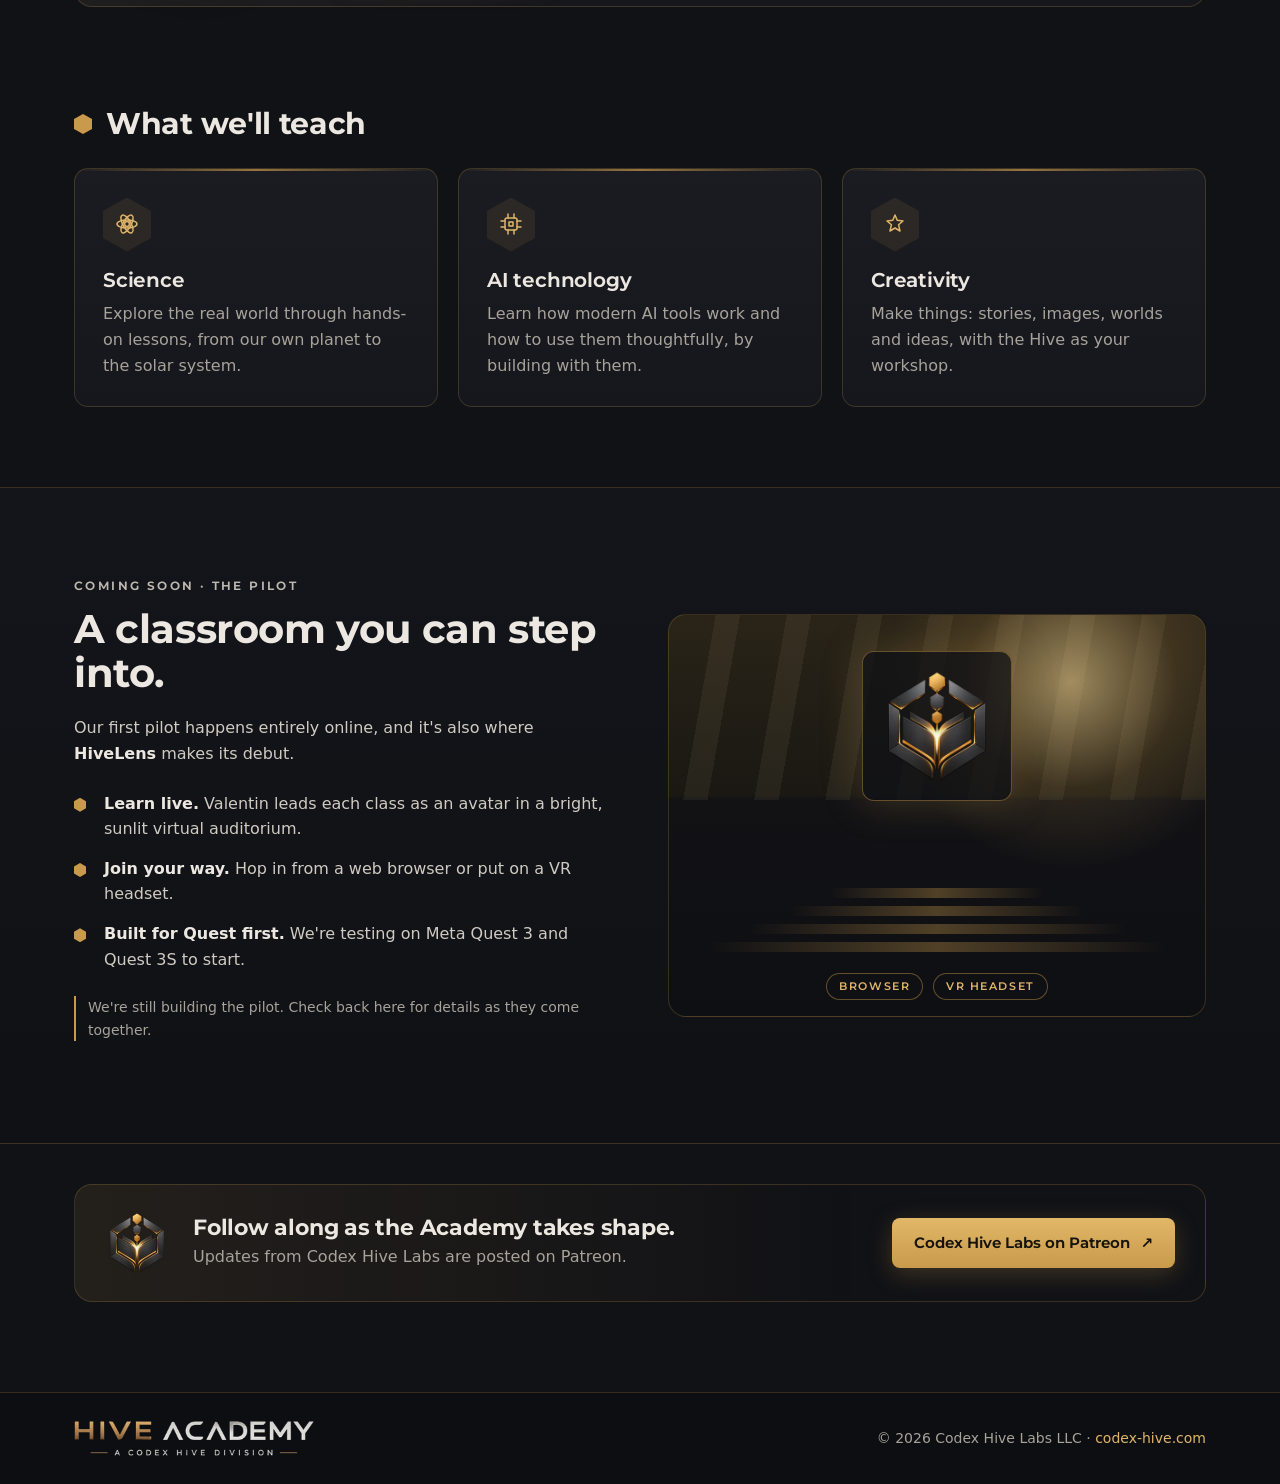
==== commit 33594581: "Hive Kids Bible: 'Who Is Jesus?' card with John 1:1 and 1:14 as memory verses, featured verses (John" ====
--- a/index.html
+++ b/index.html
@@ -167,7 +167,7 @@
       <div class="astra__body">
         <p class="eyebrow eyebrow--muted">Preview · For kids and families</p>
         <h3>Hive Kids Bible</h3>
-        <p>Thirteen Bible stories for young children, from Creation to the Day of Pentecost, each with a King James Version key verse to learn through short games: fill in the missing word, tap the words in order, and say it from the first letters. Stars and streaks stay on your device.</p>
+        <p>Bible stories for young children, from Creation to the Day of Pentecost, with King James Version key verses to learn through short games, including who Jesus is (John 1:1, 14) and what we should do (Acts 2:38): fill in the missing word, tap the words in order, and say it from the first letters. Stars and streaks stay on your device.</p>
         <span class="btn btn--gold btn--sm">Open Hive Kids Bible <span aria-hidden="true">→</span></span>
       </div>
     </a>
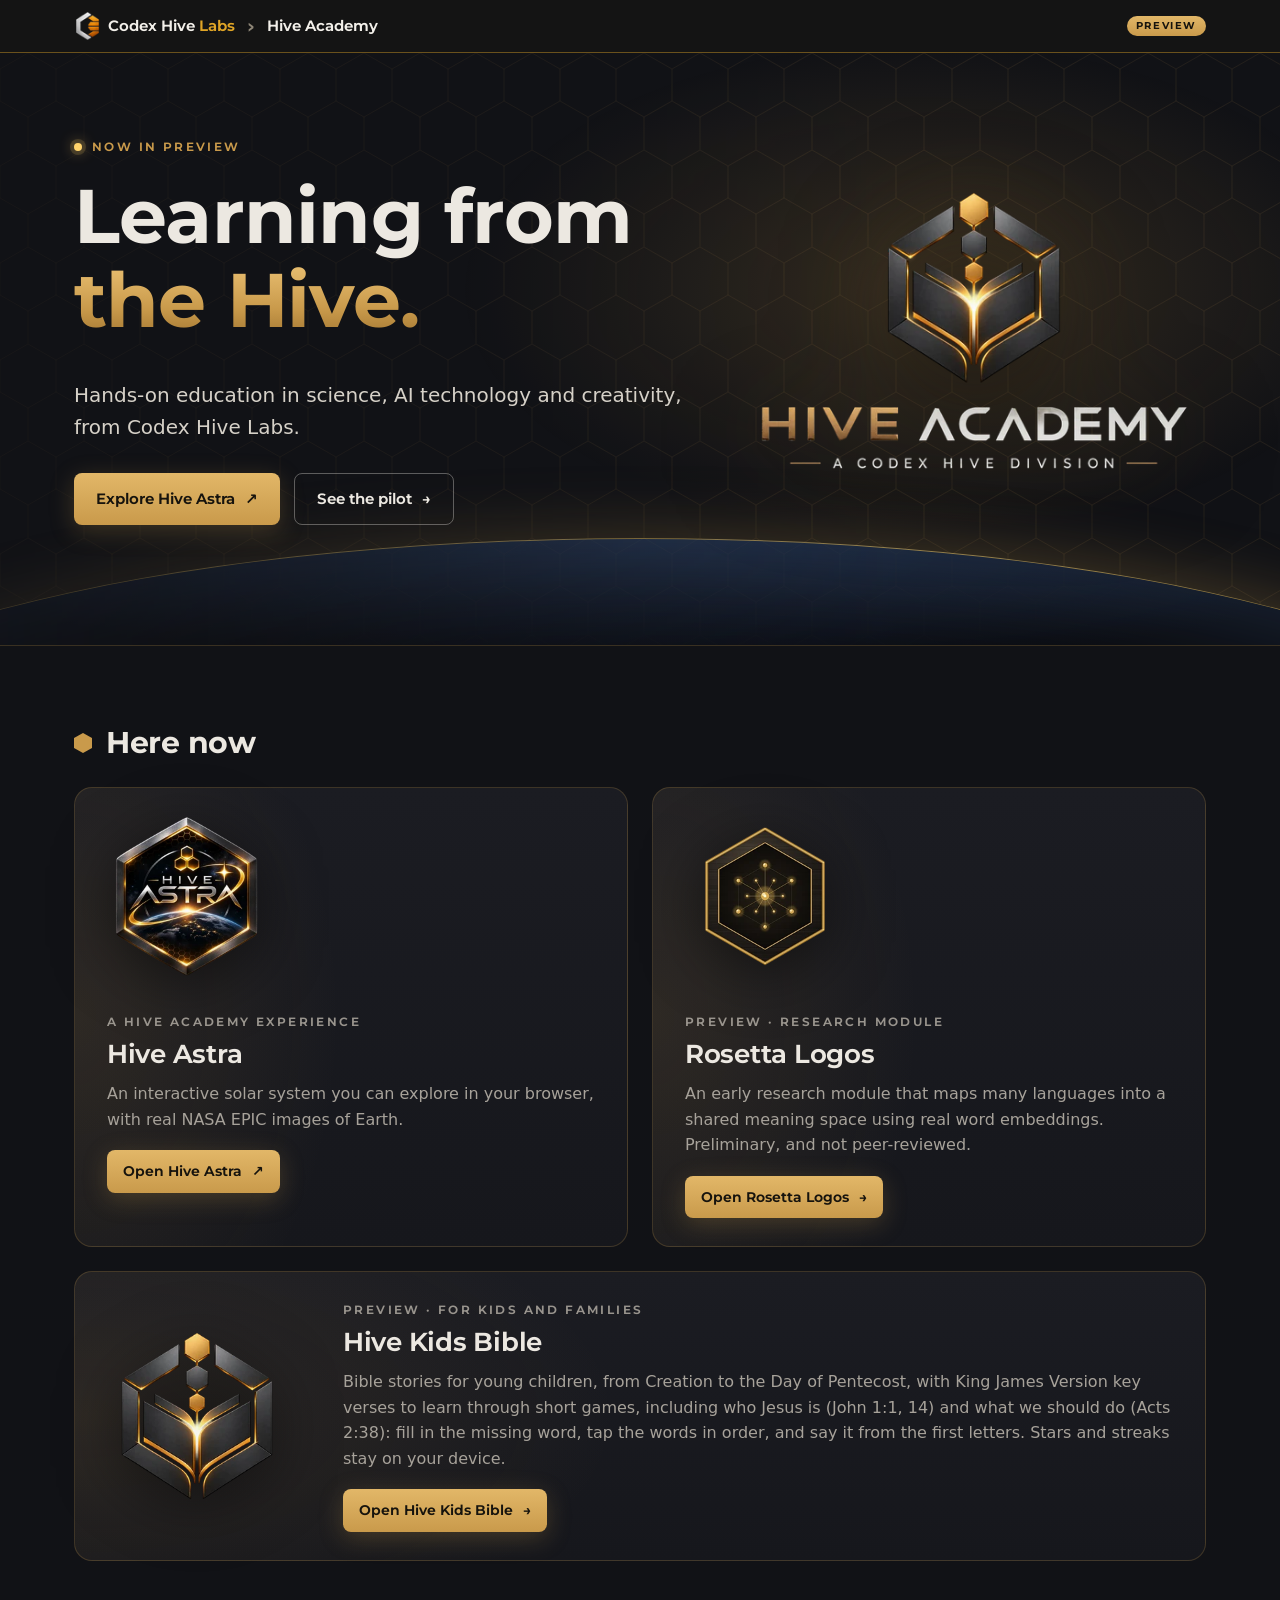
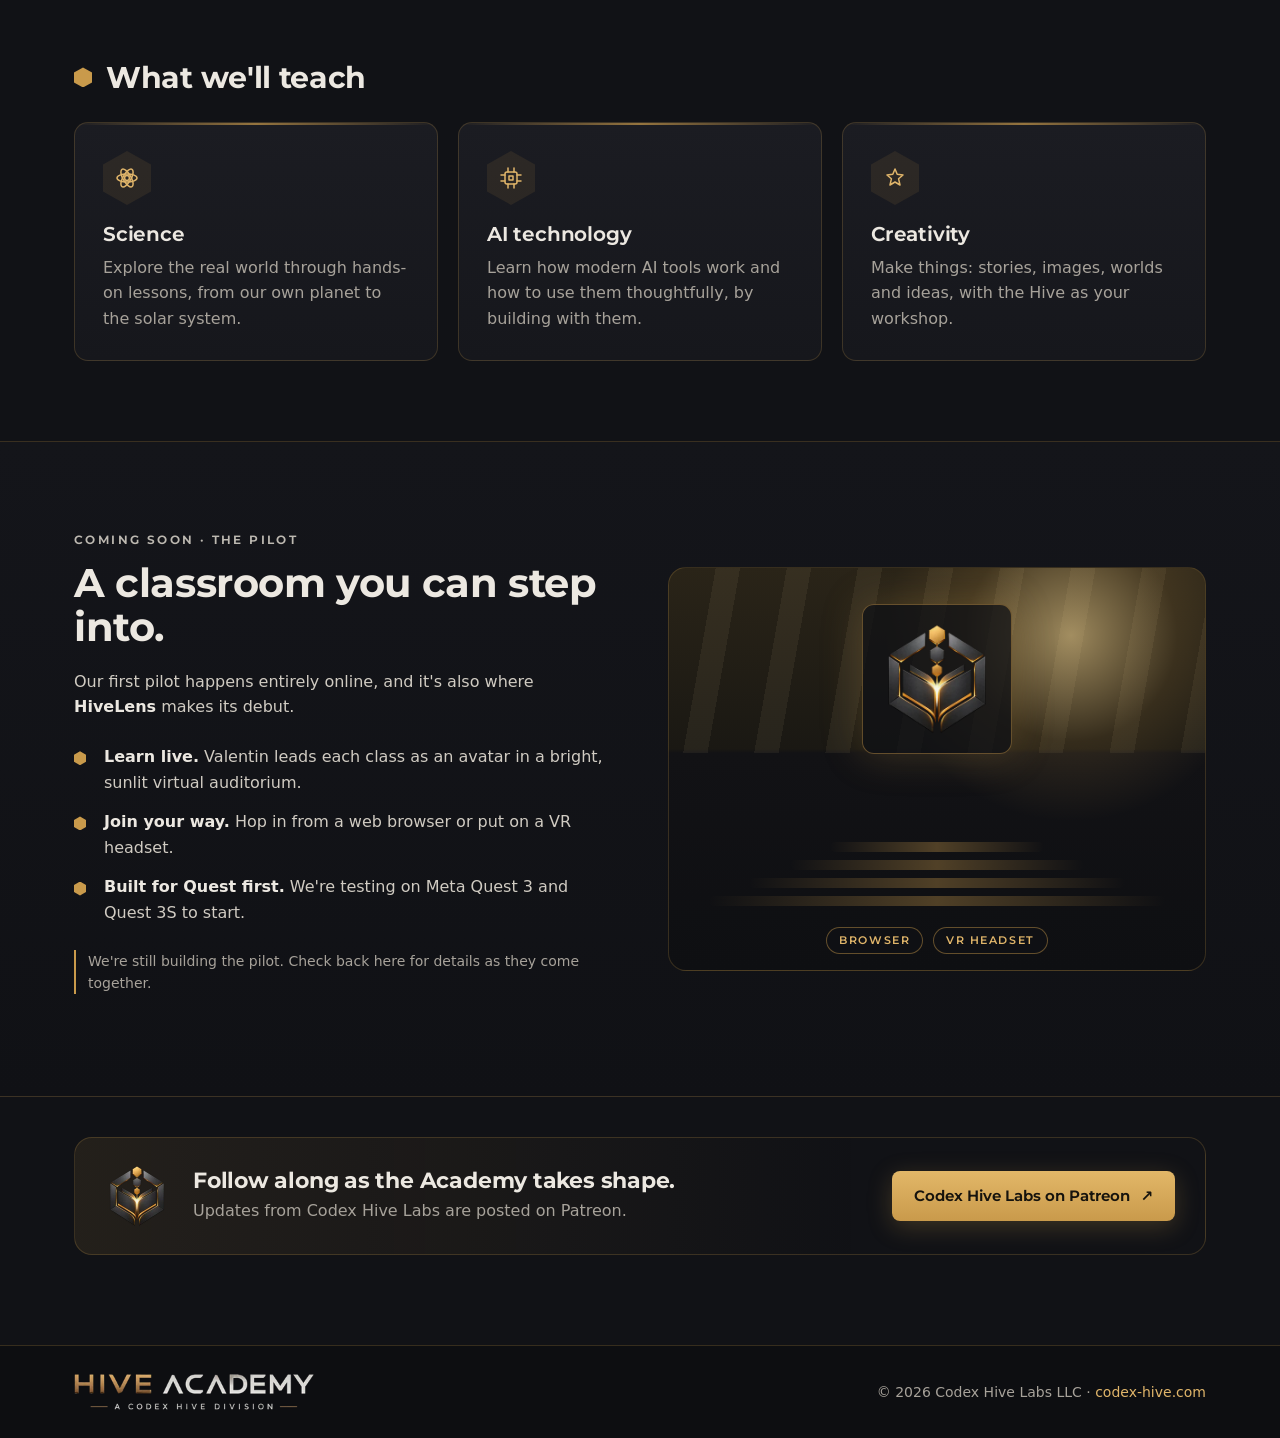
==== commit 84de1a83: "Replace the stacked Labs nav with Drive-style breadcrumbs, and fix '1 stars'. Academy home, 404, and" ====
--- a/index.html
+++ b/index.html
@@ -24,100 +24,18 @@
 <script>window.dataLayer=window.dataLayer||[];function gtag(){dataLayer.push(arguments);}gtag('js',new Date());gtag('config','G-DW4D6JPPB4');</script>
 </head>
 <body>
-<!-- chl-lab-nav -->
-<style>
-:root{--chl-nav-h:calc(48px + env(safe-area-inset-top,0px))}
-#chl-lab-nav,#chl-lab-nav *{box-sizing:border-box}
-#chl-lab-nav{
-  position:sticky;top:0;z-index:40;
-  background:#141414;
-  border-bottom:1px solid rgba(224,165,38,.42);
-  color:#e9e6df;
-  font-family:system-ui,-apple-system,"Segoe UI",Roboto,Helvetica,Arial,sans-serif;
-  -webkit-text-size-adjust:100%;
-  padding-top:env(safe-area-inset-top,0px);
-}
-#chl-lab-nav .chl-lab-nav__bar{
-  height:48px;display:flex;align-items:center;gap:12px;
-  padding:0 16px;max-width:1600px;margin:0 auto;position:relative;
-}
-#chl-lab-nav a.chl-lab-nav__brand{
-  display:flex;align-items:center;gap:9px;min-width:0;
-  color:#f3f0ea;text-decoration:none;flex:0 1 auto;
-}
-#chl-lab-nav a.chl-lab-nav__brand:hover{color:#fff}
-#chl-lab-nav a.chl-lab-nav__brand picture,#chl-lab-nav a.chl-lab-nav__brand img{display:block;flex-shrink:0}#chl-lab-nav a.chl-lab-nav__brand img{width:auto;height:32px}
-#chl-lab-nav .chl-lab-nav__name{
-  font-size:14px;font-weight:700;letter-spacing:.02em;line-height:1.15;
-  white-space:nowrap;overflow:hidden;text-overflow:ellipsis;
-}
-#chl-lab-nav .chl-lab-nav__labs{color:#e0a526;font-weight:700}
-#chl-lab-nav .chl-lab-nav__check{
-  position:absolute;width:1px;height:1px;padding:0;margin:-1px;
-  overflow:hidden;clip:rect(0,0,0,0);white-space:nowrap;border:0;
-}
-#chl-lab-nav .chl-lab-nav__toggle{
-  display:none;flex:0 0 auto;cursor:pointer;margin-left:auto;
-  width:40px;height:40px;place-items:center;
-  border:1px solid rgba(224,165,38,.4);border-radius:8px;color:#e0a526;background:transparent;
-}
-#chl-lab-nav .chl-lab-nav__toggle::after{content:"☰";font-size:20px;line-height:1}
-#chl-lab-nav .chl-lab-nav__check:checked + .chl-lab-nav__toggle::after{content:"✕";font-size:18px}
-#chl-lab-nav .chl-lab-nav__links{display:flex;align-items:center;gap:2px;margin-left:auto}
-#chl-lab-nav .chl-lab-nav__links a{
-  display:inline-flex;align-items:center;color:#e0a526;text-decoration:none;
-  font-size:12px;font-weight:650;letter-spacing:.12em;text-transform:uppercase;
-  padding:7px 11px;border-radius:6px;line-height:1;white-space:nowrap;
-}
-#chl-lab-nav .chl-lab-nav__links a:hover{color:#ffd36b;background:rgba(224,165,38,.08)}
-#chl-lab-nav .chl-lab-nav__links a[aria-current="page"]{
-  color:#ffd36b;box-shadow:inset 0 -2px 0 #e0a526;
-}
-#chl-lab-nav .chl-lab-nav__sr{position:absolute;width:1px;height:1px;padding:0;margin:-1px;overflow:hidden;clip:rect(0,0,0,0);white-space:nowrap;border:0}
-#chl-lab-nav a:focus-visible,#chl-lab-nav .chl-lab-nav__toggle:focus-visible,
-#chl-lab-nav .chl-lab-nav__check:focus-visible + .chl-lab-nav__toggle{
-  outline:2px solid #e0a526;outline-offset:2px;
-}
-@media (max-width:700px){
-  #chl-lab-nav .chl-lab-nav__bar{padding:0 12px}
-  #chl-lab-nav .chl-lab-nav__toggle{display:grid}
-  #chl-lab-nav .chl-lab-nav__links{
-    display:none;position:absolute;top:100%;right:0;left:auto;margin-left:0;
-    min-width:min(220px,calc(100vw - 24px));
-    flex-direction:column;align-items:stretch;gap:0;
-    background:#141414;border:1px solid rgba(224,165,38,.42);
-    border-radius:0 0 10px 10px;padding:8px 0;box-shadow:0 12px 28px rgba(0,0,0,.45);
-  }
-  #chl-lab-nav .chl-lab-nav__check:checked ~ .chl-lab-nav__links{display:flex}
-  #chl-lab-nav .chl-lab-nav__links a{padding:12px 16px;border-radius:0}
-  #chl-lab-nav .chl-lab-nav__links a[aria-current="page"]{box-shadow:inset 3px 0 0 #e0a526}
-}
-</style>
-<nav id="chl-lab-nav" aria-label="Codex Hive Labs">
-  <div class="chl-lab-nav__bar">
-    <a class="chl-lab-nav__brand" href="https://codex-hive.com">
-      <picture><source type="image/webp" srcset="/chl-assets/codex-hive-mark-1x.webp 1x, /chl-assets/codex-hive-mark-2x.webp 2x, /chl-assets/codex-hive-mark-3x.webp 3x"><img src="/chl-assets/codex-hive-mark-1x.png" srcset="/chl-assets/codex-hive-mark-1x.png 1x, /chl-assets/codex-hive-mark-2x.png 2x, /chl-assets/codex-hive-mark-3x.png 3x" width="26" height="32" alt="Codex Hive" decoding="async"></picture>
-      <span class="chl-lab-nav__name">Codex Hive <span class="chl-lab-nav__labs">Labs</span></span>
-    </a>
-    <input type="checkbox" id="chl-lab-nav-toggle" class="chl-lab-nav__check" autocomplete="off">
-    <label class="chl-lab-nav__toggle" for="chl-lab-nav-toggle"><span class="chl-lab-nav__sr">Open Codex Hive Labs menu</span></label>
-    <div class="chl-lab-nav__links">
-      <a href="https://codex-hive.com">Home</a>
-      <a href="https://codex-hive.com/apps-1">Apps</a>
-      <a href="/" aria-current="page">Academy</a>
-      <a href="https://newz.codex-hive.com">Newz</a>
-      <a href="https://www.patreon.com/c/Codex_Hive_Labs" target="_blank" rel="noopener noreferrer">Patreon</a>
-    </div>
+<!-- chl-bc -->
+<nav class="bc" aria-label="Breadcrumb">
+  <div class="bc__in">
+    <ol class="bc__list" id="bc">
+      <li class="bc__item bc__item--home"><a href="https://codex-hive.com" aria-label="Codex Hive Labs, codex-hive.com"><picture><source type="image/webp" srcset="/chl-assets/codex-hive-mark-1x.webp 1x, /chl-assets/codex-hive-mark-2x.webp 2x, /chl-assets/codex-hive-mark-3x.webp 3x"><img src="/chl-assets/codex-hive-mark-1x.png" srcset="/chl-assets/codex-hive-mark-1x.png 1x, /chl-assets/codex-hive-mark-2x.png 2x, /chl-assets/codex-hive-mark-3x.png 3x" width="26" height="32" alt="" decoding="async"></picture><span class="bc__t">Codex Hive <span class="bc__labs">Labs</span></span></a></li>
+      <li class="bc__item bc__item--academy"><a href="/" aria-label="Hive Academy" aria-current="page"><span class="bc__t">Hive Academy</span><span class="bc__dots" aria-hidden="true">…</span></a></li>
+    </ol>
+    <span class="bc__badge">Preview</span>
   </div>
 </nav>
-<!-- /chl-lab-nav -->
+<!-- /chl-bc -->
 
-<aside class="preview-banner" role="status">
-  <div class="wrap preview-banner__inner">
-    <span class="preview-banner__badge">Preview</span>
-    <p>Hive Academy is in preview. Explore what's here now; more is on the way.</p>
-  </div>
-</aside>
 
 <main>
   <section class="hero" aria-labelledby="hero-title">
--- a/styles.css
+++ b/styles.css
@@ -155,3 +155,42 @@
   .foot__brand img{width:200px}
 }
 @media (prefers-reduced-motion:reduce){*{animation:none!important;transition:none!important;scroll-behavior:auto!important}}
+
+/* Drive-style breadcrumb (replaces the stacked Labs nav) */
+:root{--chl-nav-h:calc(52px + env(safe-area-inset-top,0px))}
+.bc,.bc *{box-sizing:border-box}
+.bc__badge{display:inline-block;font:700 10px/1 "Montserrat",system-ui,-apple-system,"Segoe UI",Roboto,Arial,sans-serif;letter-spacing:.16em;text-transform:uppercase;background:linear-gradient(180deg,#e2b768,#c99a4b);color:#16130d;padding:5px 9px;border-radius:999px;flex:none}
+.bc{position:sticky;top:0;z-index:40;background:#141414;border-bottom:1px solid rgba(224,165,38,.42);padding-top:env(safe-area-inset-top,0px);color:#e9e6df;-webkit-text-size-adjust:100%;overflow:hidden}
+.bc__in{max-width:1180px;margin:0 auto;padding:0 24px;height:52px;display:flex;align-items:center;gap:12px;min-width:0}
+.bc__list{display:flex;align-items:center;min-width:0;flex:1;list-style:none;margin:0;padding:0;font:650 15px/1.2 "Montserrat",system-ui,-apple-system,"Segoe UI",Roboto,Arial,sans-serif;white-space:nowrap}
+.bc__item{display:flex;align-items:center;min-width:0;flex:none}
+.bc__item+.bc__item::before{content:"›";content:"›"/"";color:#8f8778;font-size:20px;line-height:1;margin:0 10px;flex:none}
+.bc__item a,.bc__item span.cur{display:inline-flex;align-items:center;gap:9px;min-height:44px;color:#e0a526;text-decoration:none;border-radius:6px;padding:0 2px}
+.bc__item a:hover{color:#ffd36b;text-decoration:underline;text-underline-offset:4px}
+.bc__item [aria-current="page"],.bc__item span.cur{color:#f3f0ea}
+.bc__item a[aria-current="page"]:hover{color:#fff}
+.bc__item a:focus-visible{outline:2px solid #e0a526;outline-offset:2px}
+.bc__item--home a{color:#f3f0ea}
+.bc__item--home img{height:28px;width:auto;display:block;max-width:none}
+.bc__labs{color:#e0a526}
+.bc__dots{display:none}
+.bc__item--module,.bc__item--extra{flex:0 1 auto}
+.bc__item--module a,.bc__item--extra a,.bc__item--extra span.cur{display:block;min-width:0;overflow:hidden;text-overflow:ellipsis;white-space:nowrap;line-height:44px}
+.bc__item--extra:last-child{flex-shrink:1;min-width:3em}
+.bc__item--module{flex-shrink:3;min-width:2.5em}
+@media (max-width:560px){
+  .bc__in{padding:0 12px;gap:8px}
+  .bc__list{font-size:14px}
+  .bc__item+.bc__item::before{margin:0 6px}
+  .bc__item--home .bc__t{display:none}
+  .bc--deep .bc__item--academy .bc__t{display:none}
+  .bc--deep .bc__item--academy .bc__dots{display:inline;padding:0 6px;font-size:18px}
+  .bc--deep .bc__badge{display:none}
+  .bc__badge{font-size:9px;padding:4px 7px;letter-spacing:.12em}
+  .bc__item--module{flex-shrink:0}
+  .bc__item--academy{flex:0 1 auto;min-width:2.2em}
+  .bc__item--academy a{min-width:0;overflow:hidden}
+  .bc__item--academy .bc__t{overflow:hidden;text-overflow:ellipsis;white-space:nowrap}
+  .bc--deep .bc__item--module{flex-shrink:0}
+  .bc--deeper .bc__item--module{display:none}
+}
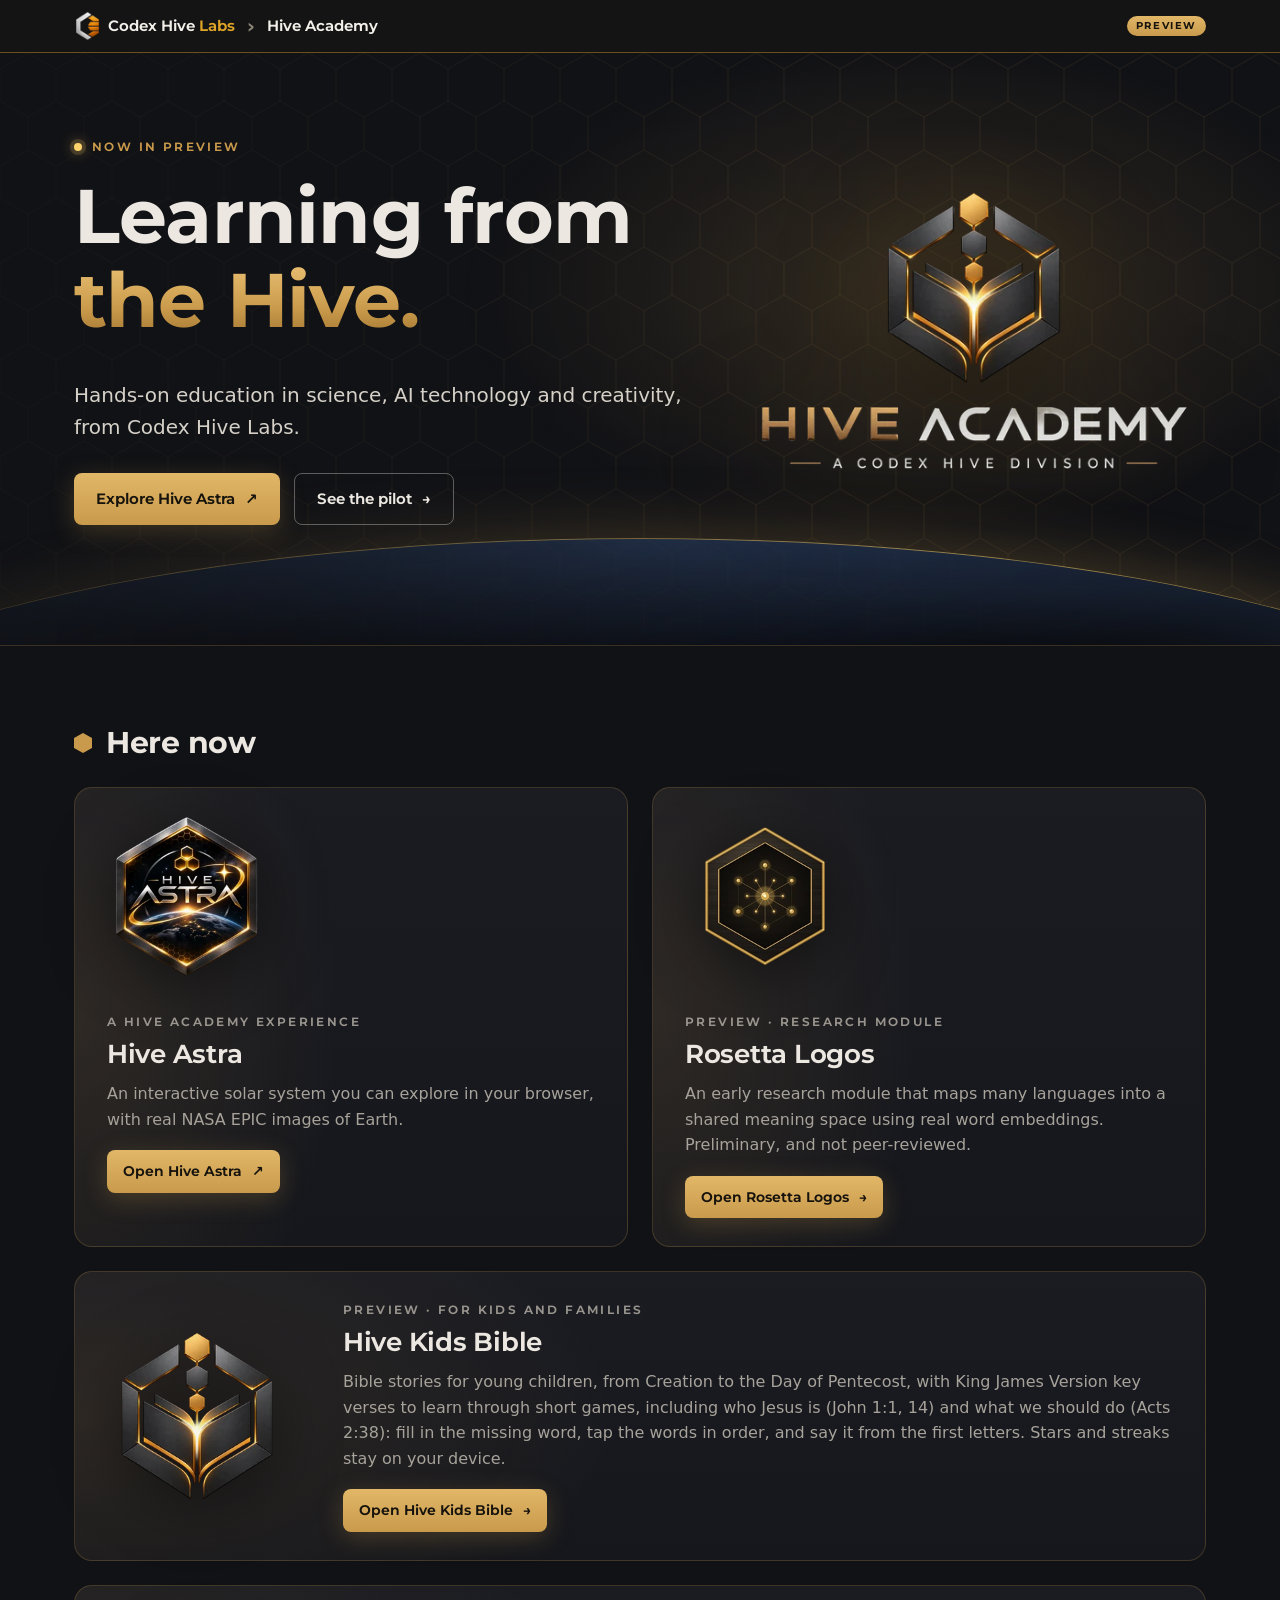
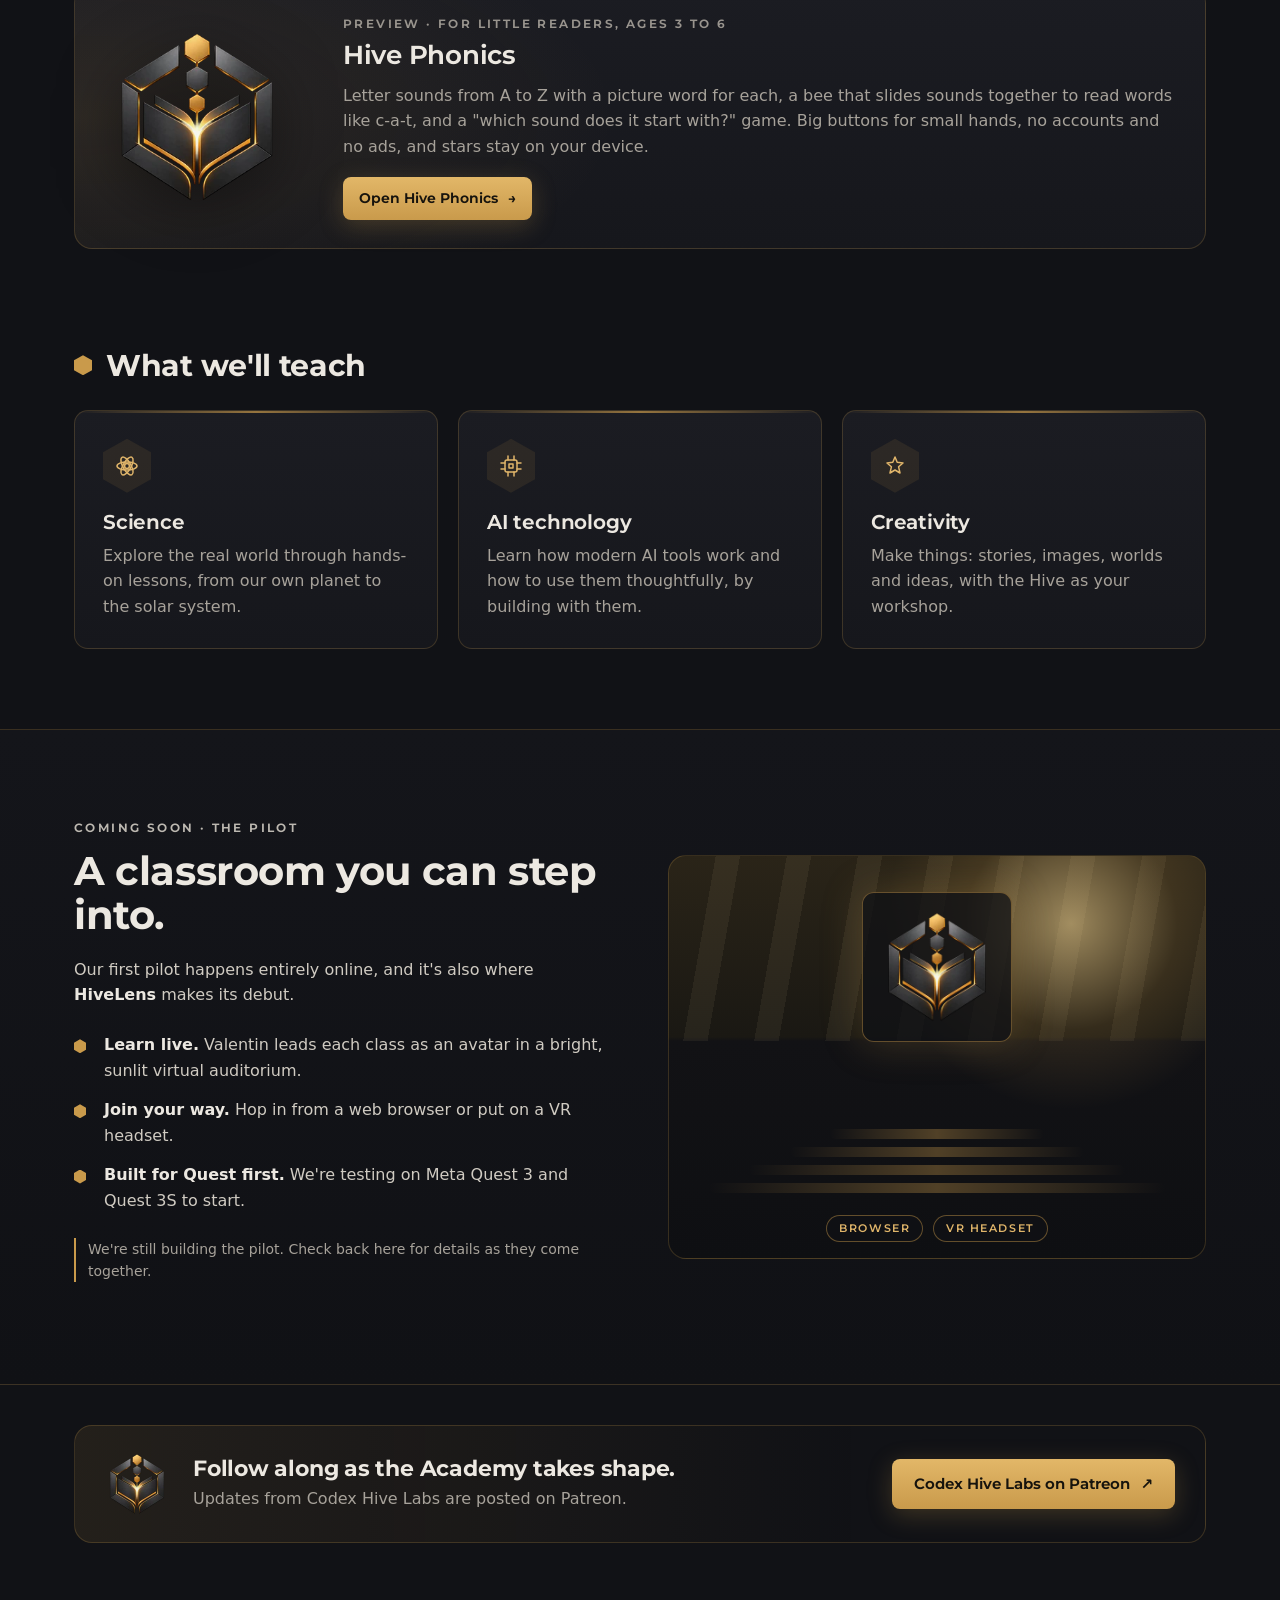
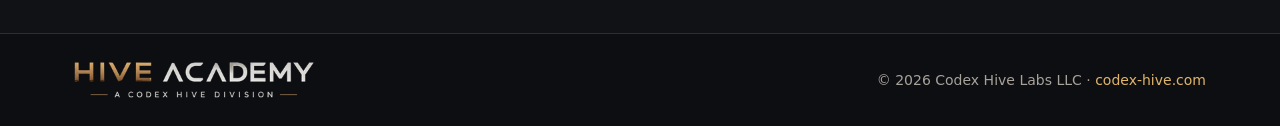
==== commit b6970ec6: "Add Hive Phonics preview: letter sounds A-Z, CVC blending with the slide bee, first-sound game, loca" ====
--- a/index.html
+++ b/index.html
@@ -89,6 +89,15 @@
         <span class="btn btn--gold btn--sm">Open Hive Kids Bible <span aria-hidden="true">→</span></span>
       </div>
     </a>
+    <a class="astra astra--wide" href="/modules/phonics/">
+      <img class="astra__emblem" src="/assets/brand/academy-icon-256.webp" srcset="/assets/brand/academy-icon-256.webp 1x, /assets/brand/academy-icon-512.webp 2x" width="256" height="256" alt="Hive Academy emblem" loading="lazy">
+      <div class="astra__body">
+        <p class="eyebrow eyebrow--muted">Preview · For little readers, ages 3 to 6</p>
+        <h3>Hive Phonics</h3>
+        <p>Letter sounds from A to Z with a picture word for each, a bee that slides sounds together to read words like <span style="white-space:nowrap">c-a-t</span>, and a "which sound does it start with?" game. Big buttons for small hands, no accounts and no ads, and stars stay on your device.</p>
+        <span class="btn btn--gold btn--sm">Open Hive Phonics <span aria-hidden="true">→</span></span>
+      </div>
+    </a>
     </div>
   </section>
 
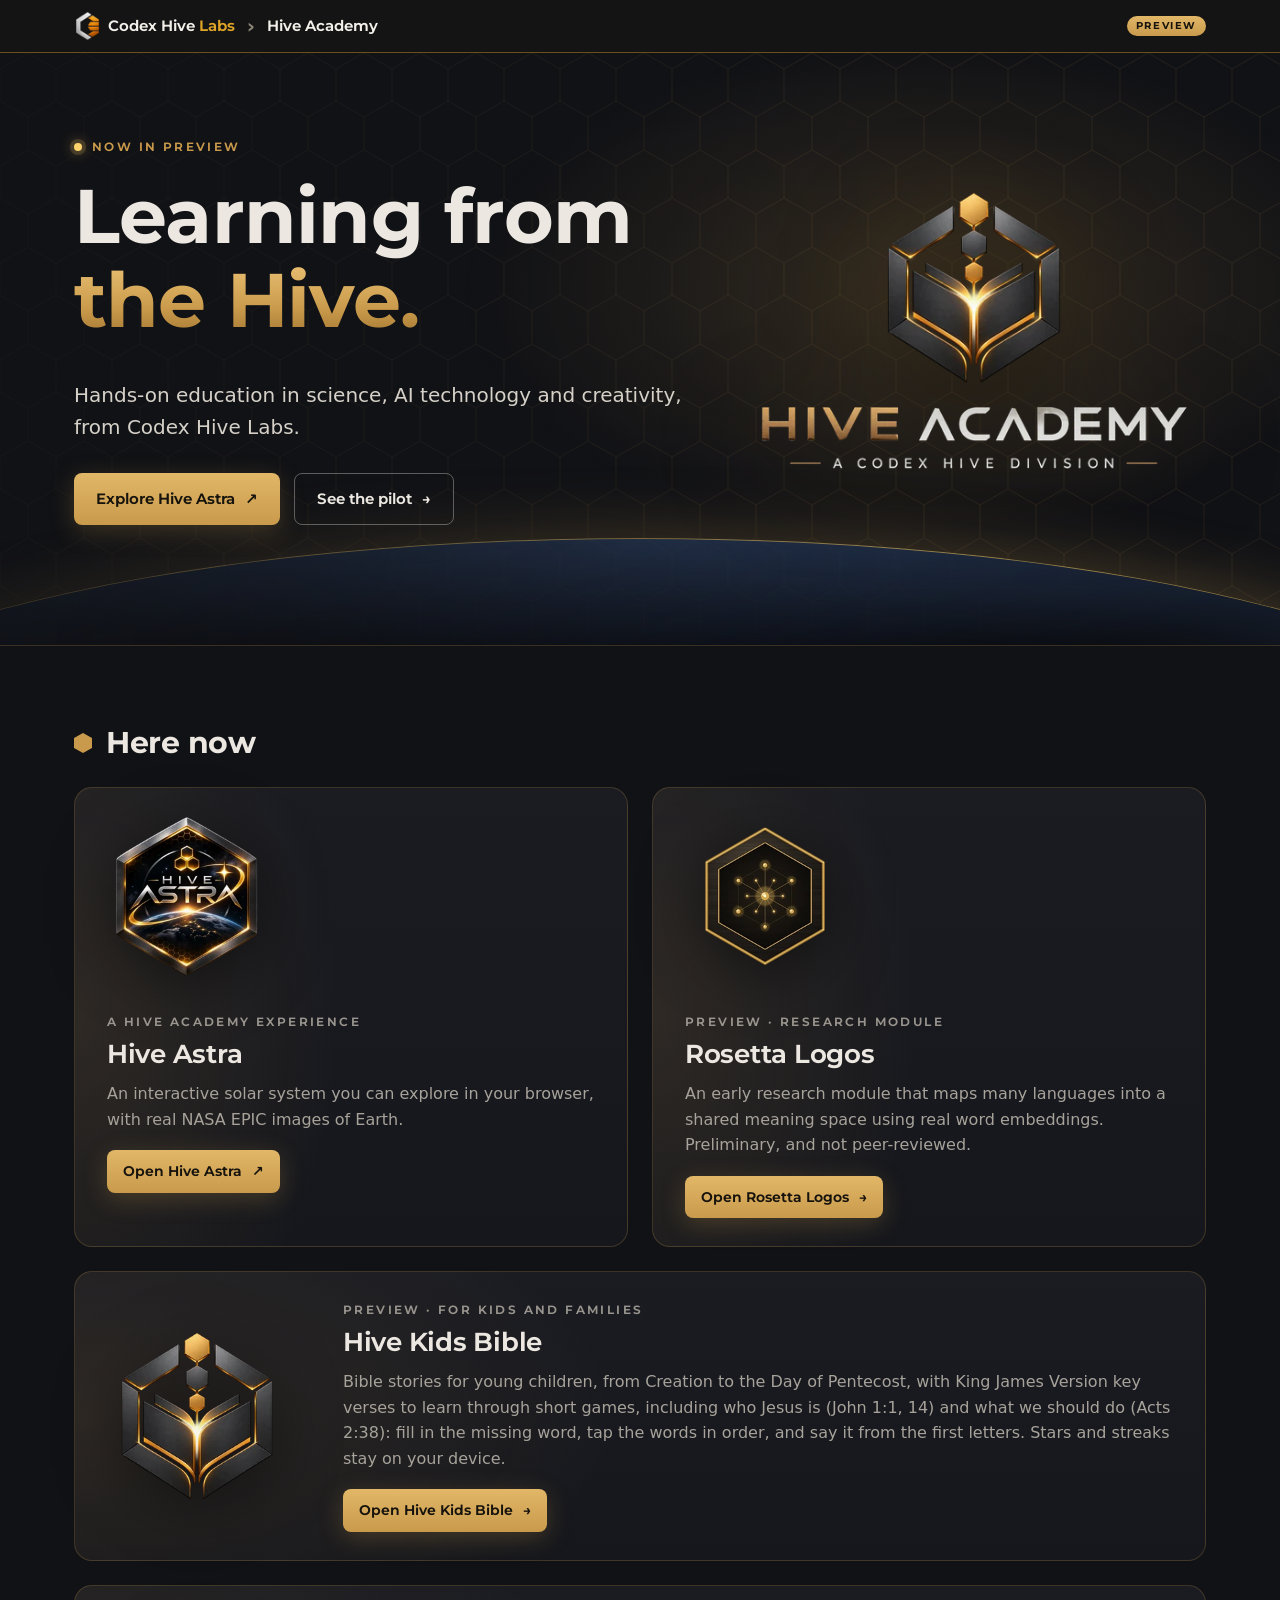
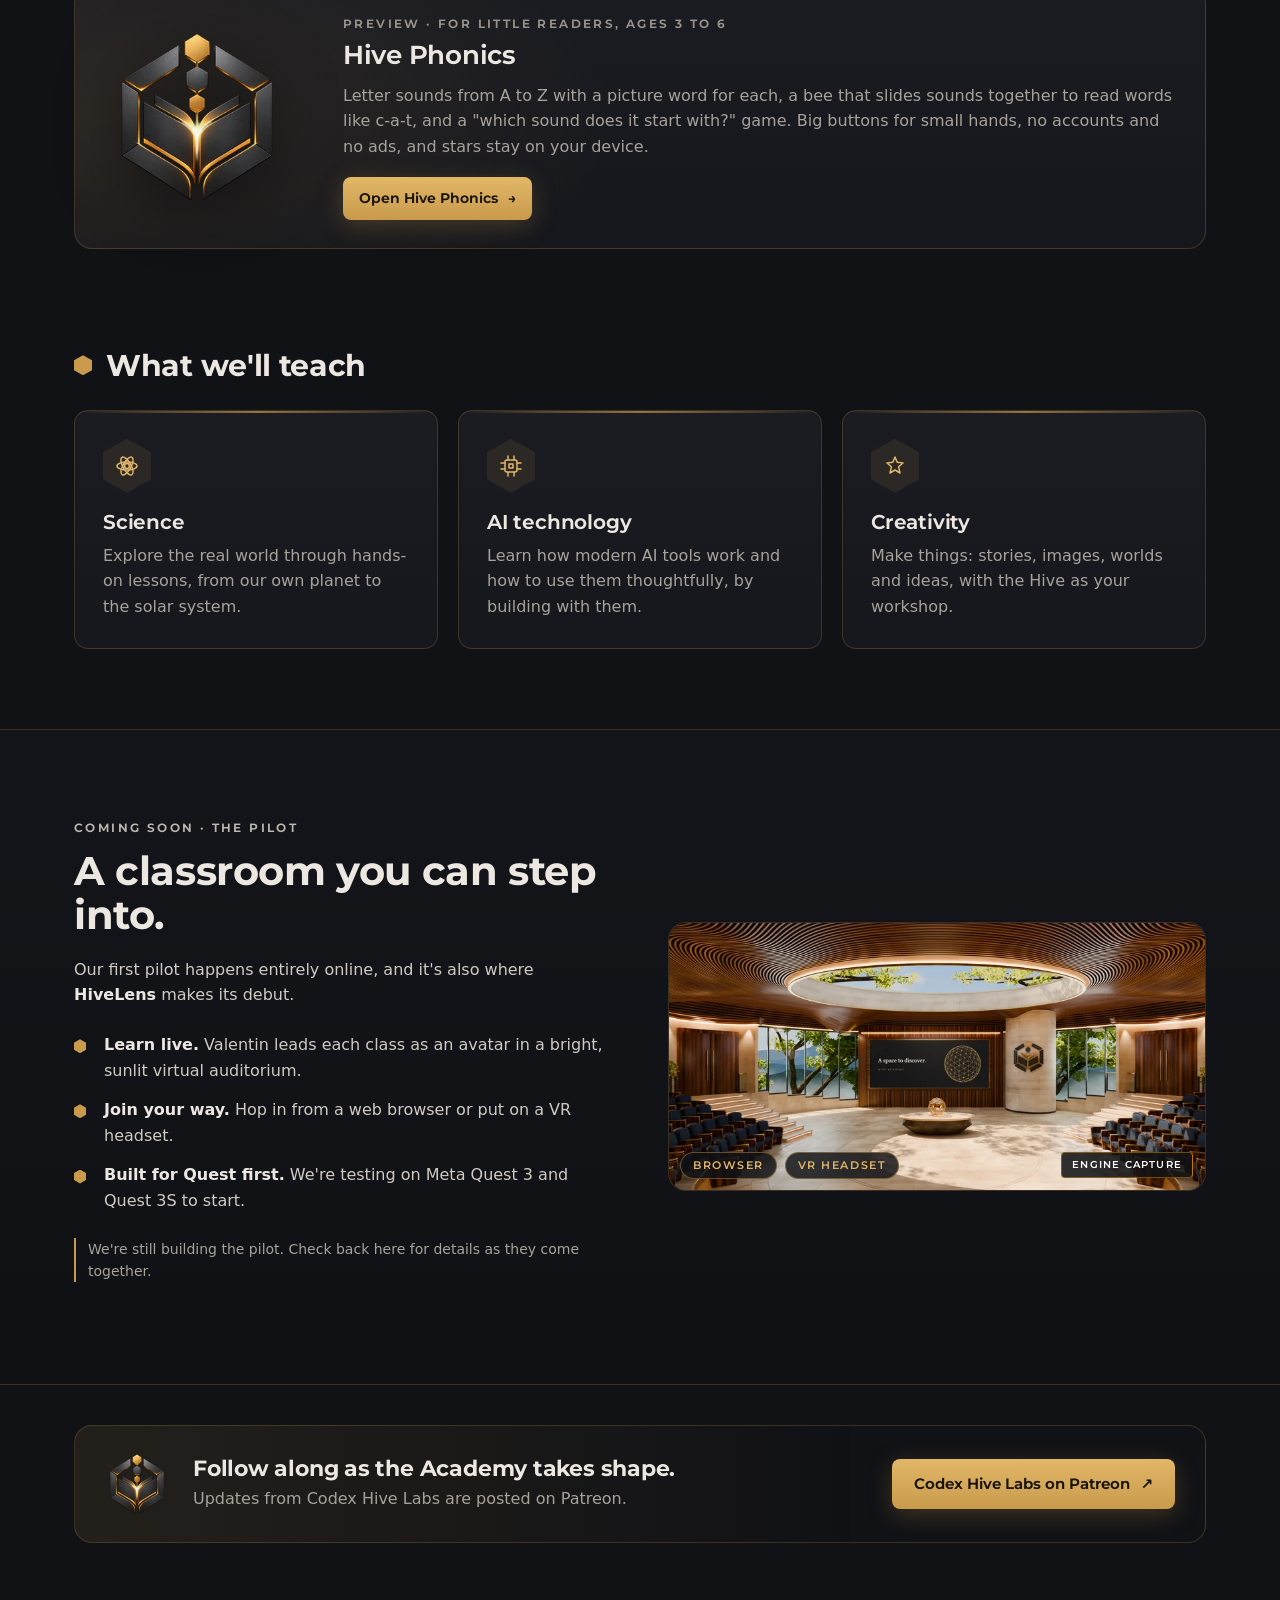
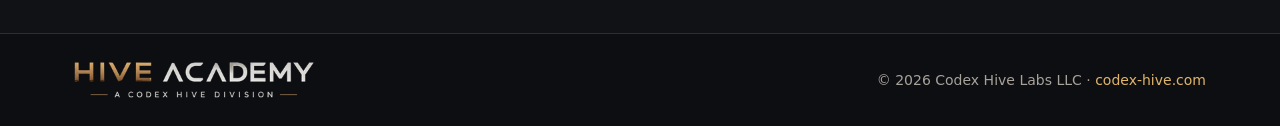
==== commit b72623df: "Replace the Academy pilot placeholder with the first hall render The #pilot card now shows the virtu" ====
--- a/index.html
+++ b/index.html
@@ -135,13 +135,15 @@
         </ul>
         <p class="note">We're still building the pilot. Check back here for details as they come together.</p>
       </div>
-      <div class="pilot__visual" aria-hidden="true">
-        <div class="stage">
-          <div class="stage__sun"></div>
-          <div class="stage__wall"><img src="/assets/brand/academy-icon-256.webp" width="256" height="256" alt=""></div>
-          <div class="stage__rows"><span></span><span></span><span></span><span></span></div>
-          <div class="stage__devices"><span>Browser</span><span>VR headset</span></div>
-        </div>
+      <div class="pilot__visual">
+        <figure class="stage">
+          <picture>
+            <source type="image/webp" srcset="/assets/img/academy-hall-800.webp 800w, /assets/img/academy-hall-1200.webp 1200w, /assets/img/academy-hall-1600.webp 1600w" sizes="(max-width: 900px) calc(100vw - 48px), 538px">
+            <img src="/assets/img/academy-hall-1600.jpg" width="1600" height="800" alt="The Hive Academy virtual auditorium: a ring of wood slats curves toward a circular skylight, a wide screen reads &quot;A space to discover. Hive Academy,&quot; and the Academy emblem stands on a stone pillar beside a gold icosahedron on a low round stage." loading="lazy" decoding="async">
+          </picture>
+          <figcaption class="stage__capture">Engine capture</figcaption>
+        </figure>
+        <div class="stage__devices"><span>Browser</span><span>VR headset</span></div>
       </div>
     </div>
   </section>
--- a/styles.css
+++ b/styles.css
@@ -79,16 +79,20 @@
 .ticks li::before{content:"";position:absolute;left:0;top:.45em;width:12px;height:14px;background:var(--gold);clip-path:polygon(50% 0,100% 25%,100% 75%,50% 100%,0 75%,0 25%)}
 .ticks strong,.pilot__copy strong{color:var(--text)}
 .note{font-size:14px;color:var(--muted)!important;border-left:2px solid var(--gold);padding-left:12px}
-.stage{position:relative;aspect-ratio:4/3;border-radius:18px;overflow:hidden;border:1px solid var(--line);
-  background:linear-gradient(180deg,#2a2418 0%,#1a1813 45%,#121215 46%,#0e0f12 100%)}
-.stage__sun{position:absolute;inset:-30% -10% auto auto;width:70%;aspect-ratio:1;border-radius:50%;background:radial-gradient(circle,rgba(255,222,150,.55),rgba(201,154,75,.15) 40%,transparent 70%)}
-.stage::before{content:"";position:absolute;inset:0 0 54% 0;background:repeating-linear-gradient(100deg,transparent 0 46px,rgba(255,226,170,.06) 46px 70px)}
-.stage__wall{position:absolute;left:50%;top:9%;transform:translateX(-50%);width:28%;padding:3%;border-radius:12px;background:rgba(17,18,22,.75);border:1px solid rgba(201,154,75,.45);box-shadow:0 0 40px rgba(201,154,75,.25)}
-.stage__rows{position:absolute;left:0;right:0;bottom:16%;display:grid;gap:8px;justify-items:center}
-.stage__rows span{height:10px;border-radius:6px;background:linear-gradient(90deg,transparent,rgba(201,154,75,.35),transparent)}
-.stage__rows span:nth-child(1){width:40%}.stage__rows span:nth-child(2){width:55%}.stage__rows span:nth-child(3){width:70%}.stage__rows span:nth-child(4){width:85%}
-.stage__devices{position:absolute;left:0;right:0;bottom:4%;display:flex;justify-content:center;gap:10px}
-.stage__devices span{font:600 11px/1 var(--head);letter-spacing:.14em;text-transform:uppercase;color:var(--gold2);border:1px solid rgba(201,154,75,.45);border-radius:999px;padding:7px 12px;background:rgba(17,18,22,.7)}
+.pilot__visual{position:relative;min-width:0}
+.stage{position:relative;margin:0;aspect-ratio:2/1;border-radius:18px;overflow:hidden;border:1px solid var(--line);background:#111216}
+.stage picture{display:block;width:100%;height:100%}
+.stage img{width:100%;height:100%;max-width:none;object-fit:cover;object-position:center}
+.stage__capture{
+  position:absolute;right:12px;bottom:12px;margin:0;z-index:1;
+  font-family:Inter,var(--head),system-ui,-apple-system,sans-serif;
+  font-size:10px;font-weight:600;letter-spacing:.12em;line-height:1;text-transform:uppercase;
+  color:#fff;background:rgba(17,18,22,.86);
+  border:1px solid rgba(242,169,0,.4);border-right-color:#C87600;
+  padding:7px 10px;border-radius:4px;pointer-events:none;white-space:nowrap
+}
+.stage__devices{position:absolute;left:12px;bottom:12px;display:flex;flex-wrap:wrap;gap:8px;z-index:1;margin:0}
+.stage__devices span{font:600 11px/1 var(--head);letter-spacing:.14em;text-transform:uppercase;color:var(--gold2);border:1px solid rgba(201,154,75,.45);border-radius:999px;padding:7px 12px;background:rgba(17,18,22,.82)}
 
 .experience{padding-top:80px;padding-bottom:40px}
 .astra{display:grid;grid-template-columns:200px 1fr;gap:36px;align-items:center;text-decoration:none;color:inherit;
@@ -146,8 +150,10 @@
   .foot__inner{flex-direction:column;align-items:flex-start}
 }
 @media (max-width:480px){
+  .stage__devices{position:static;margin-top:12px;left:auto;bottom:auto}
+  .stage__capture{right:10px;bottom:10px;font-size:9px;padding:6px 9px}
   .preview-banner p{font-size:14px}
-  .wrap{padding:0 18px}
+  .wrap{padding-left:18px;padding-right:18px}
   .pillars{padding-top:56px;padding-bottom:56px}
   .card{padding:22px}
   .btn{width:100%;justify-content:center}
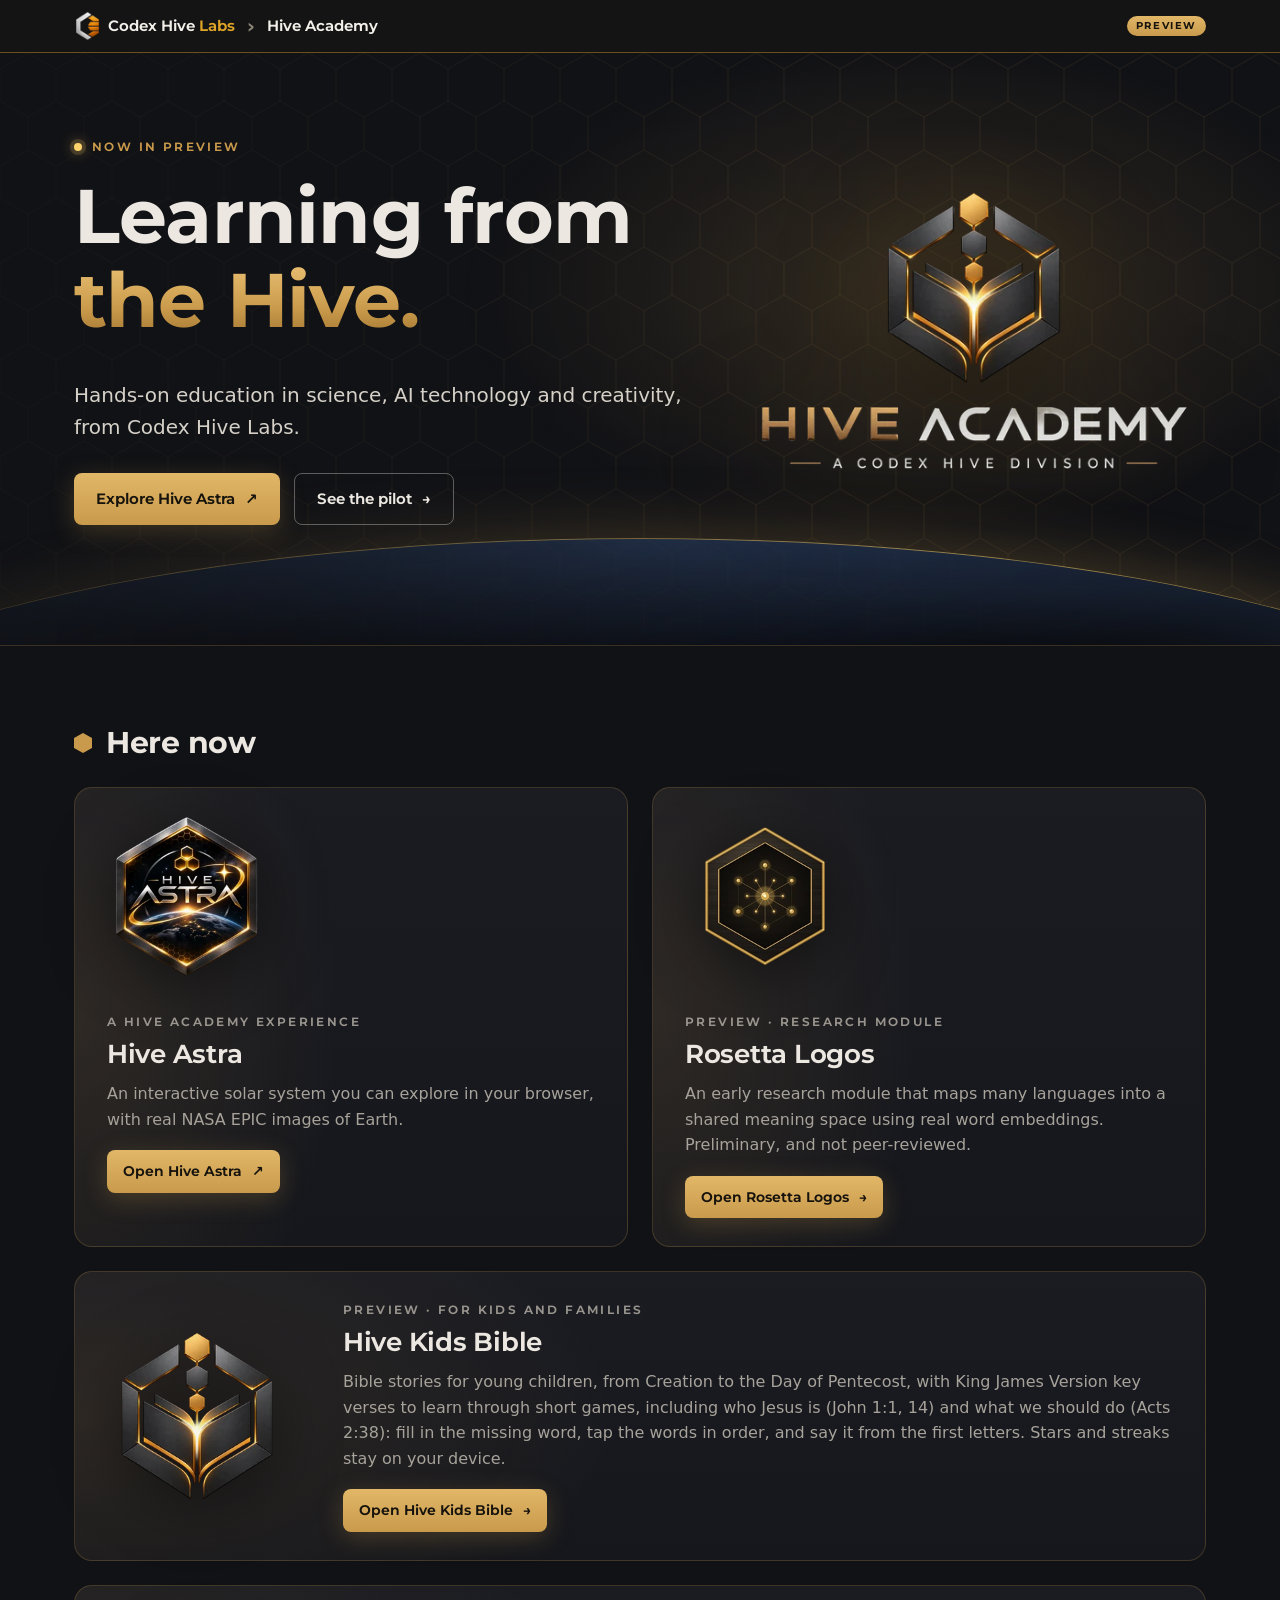
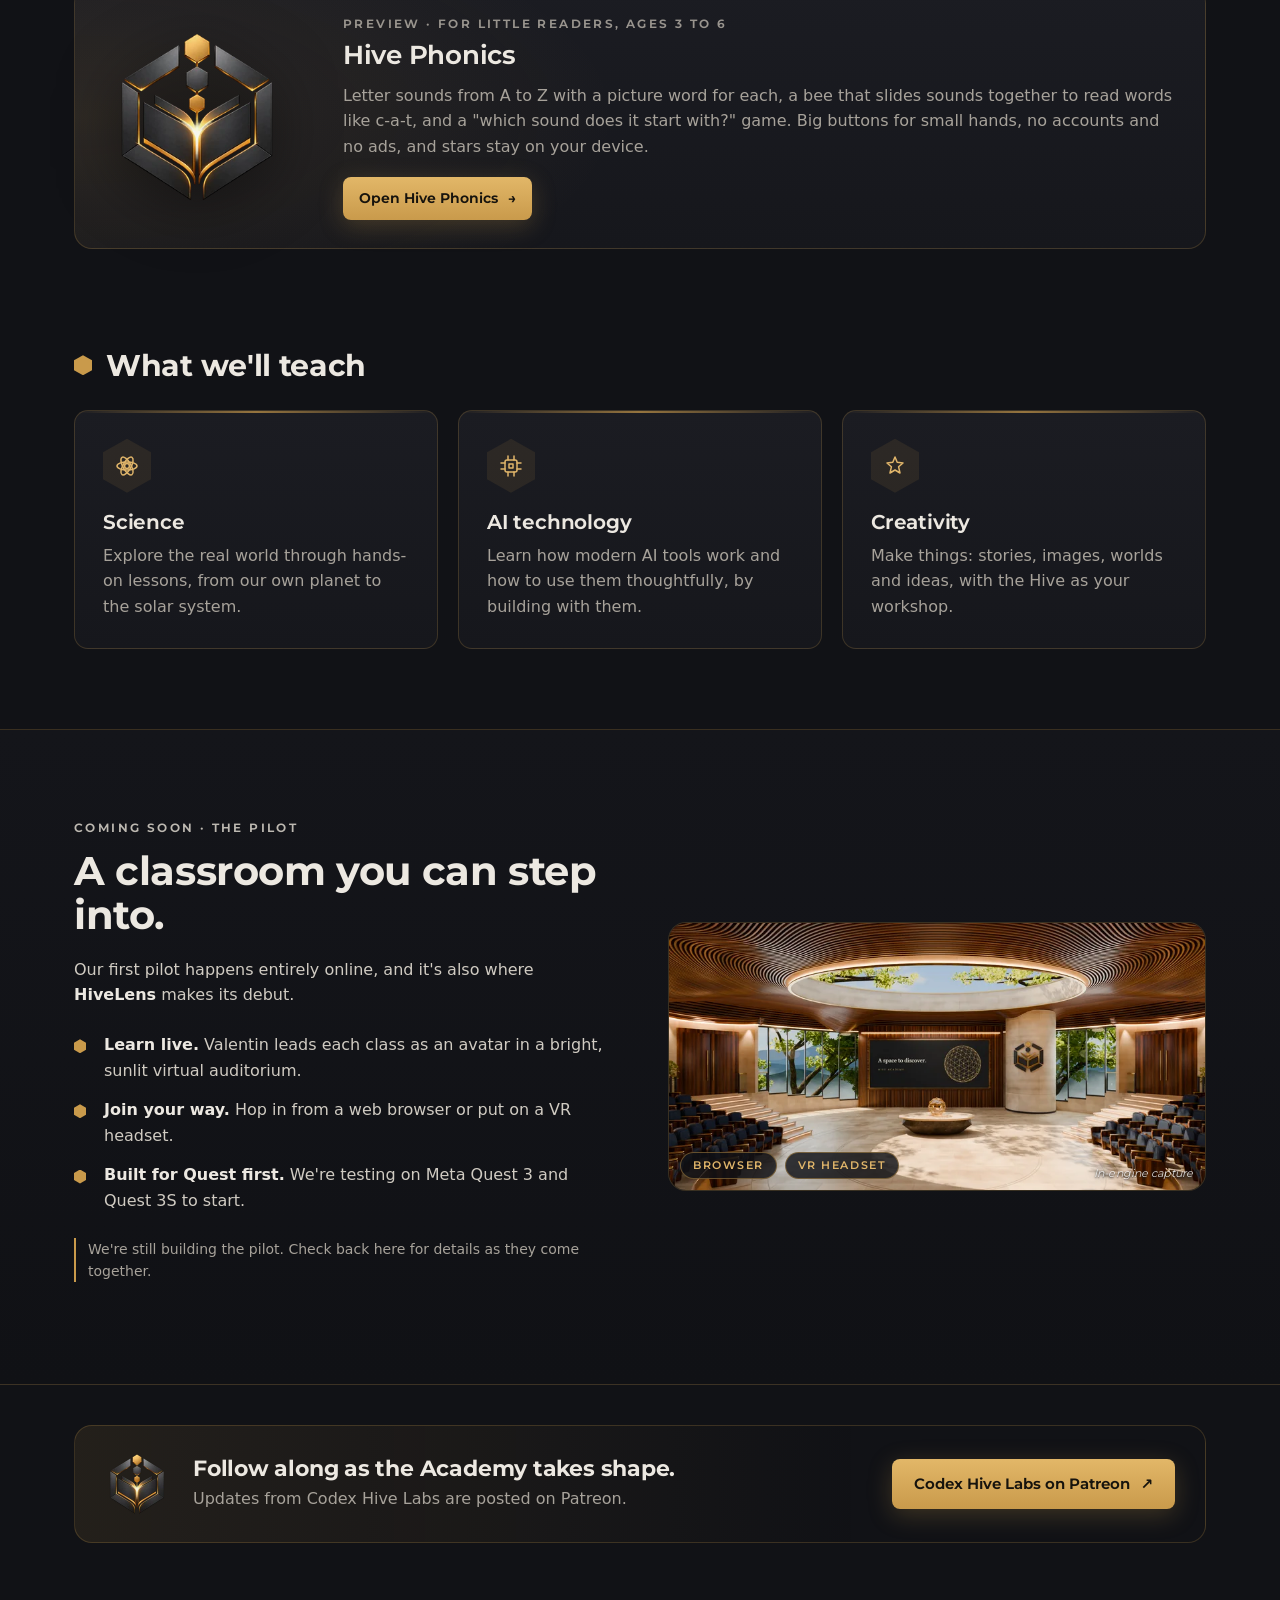
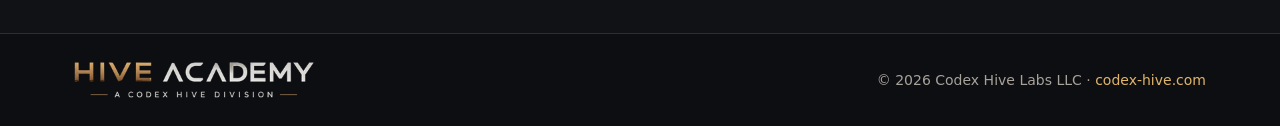
==== commit be5d1641: "Style the hall render credit as a quiet in-engine disclaimer The bottom-right label is now italic, s" ====
--- a/index.html
+++ b/index.html
@@ -141,7 +141,7 @@
             <source type="image/webp" srcset="/assets/img/academy-hall-800.webp 800w, /assets/img/academy-hall-1200.webp 1200w, /assets/img/academy-hall-1600.webp 1600w" sizes="(max-width: 900px) calc(100vw - 48px), 538px">
             <img src="/assets/img/academy-hall-1600.jpg" width="1600" height="800" alt="The Hive Academy virtual auditorium: a ring of wood slats curves toward a circular skylight, a wide screen reads &quot;A space to discover. Hive Academy,&quot; and the Academy emblem stands on a stone pillar beside a gold icosahedron on a low round stage." loading="lazy" decoding="async">
           </picture>
-          <figcaption class="stage__capture">Engine capture</figcaption>
+          <figcaption class="stage__capture">In-engine capture</figcaption>
         </figure>
         <div class="stage__devices"><span>Browser</span><span>VR headset</span></div>
       </div>
--- a/styles.css
+++ b/styles.css
@@ -84,12 +84,13 @@
 .stage picture{display:block;width:100%;height:100%}
 .stage img{width:100%;height:100%;max-width:none;object-fit:cover;object-position:center}
 .stage__capture{
-  position:absolute;right:12px;bottom:12px;margin:0;z-index:1;
+  position:absolute;right:12px;bottom:10px;margin:0;z-index:1;
   font-family:Inter,var(--head),system-ui,-apple-system,sans-serif;
-  font-size:10px;font-weight:600;letter-spacing:.12em;line-height:1;text-transform:uppercase;
-  color:#fff;background:rgba(17,18,22,.86);
-  border:1px solid rgba(242,169,0,.4);border-right-color:#C87600;
-  padding:7px 10px;border-radius:4px;pointer-events:none;white-space:nowrap
+  font-size:11px;font-weight:400;font-style:italic;letter-spacing:.01em;line-height:1.2;
+  text-transform:none;color:rgba(255,255,255,.82);
+  background:none;border:0;padding:0;
+  text-shadow:0 1px 2px rgba(17,18,22,.85),0 0 10px rgba(17,18,22,.55);
+  pointer-events:none;white-space:nowrap
 }
 .stage__devices{position:absolute;left:12px;bottom:12px;display:flex;flex-wrap:wrap;gap:8px;z-index:1;margin:0}
 .stage__devices span{font:600 11px/1 var(--head);letter-spacing:.14em;text-transform:uppercase;color:var(--gold2);border:1px solid rgba(201,154,75,.45);border-radius:999px;padding:7px 12px;background:rgba(17,18,22,.82)}
@@ -151,7 +152,7 @@
 }
 @media (max-width:480px){
   .stage__devices{position:static;margin-top:12px;left:auto;bottom:auto}
-  .stage__capture{right:10px;bottom:10px;font-size:9px;padding:6px 9px}
+  .stage__capture{right:10px;bottom:8px;font-size:10px}
   .preview-banner p{font-size:14px}
   .wrap{padding-left:18px;padding-right:18px}
   .pillars{padding-top:56px;padding-bottom:56px}
